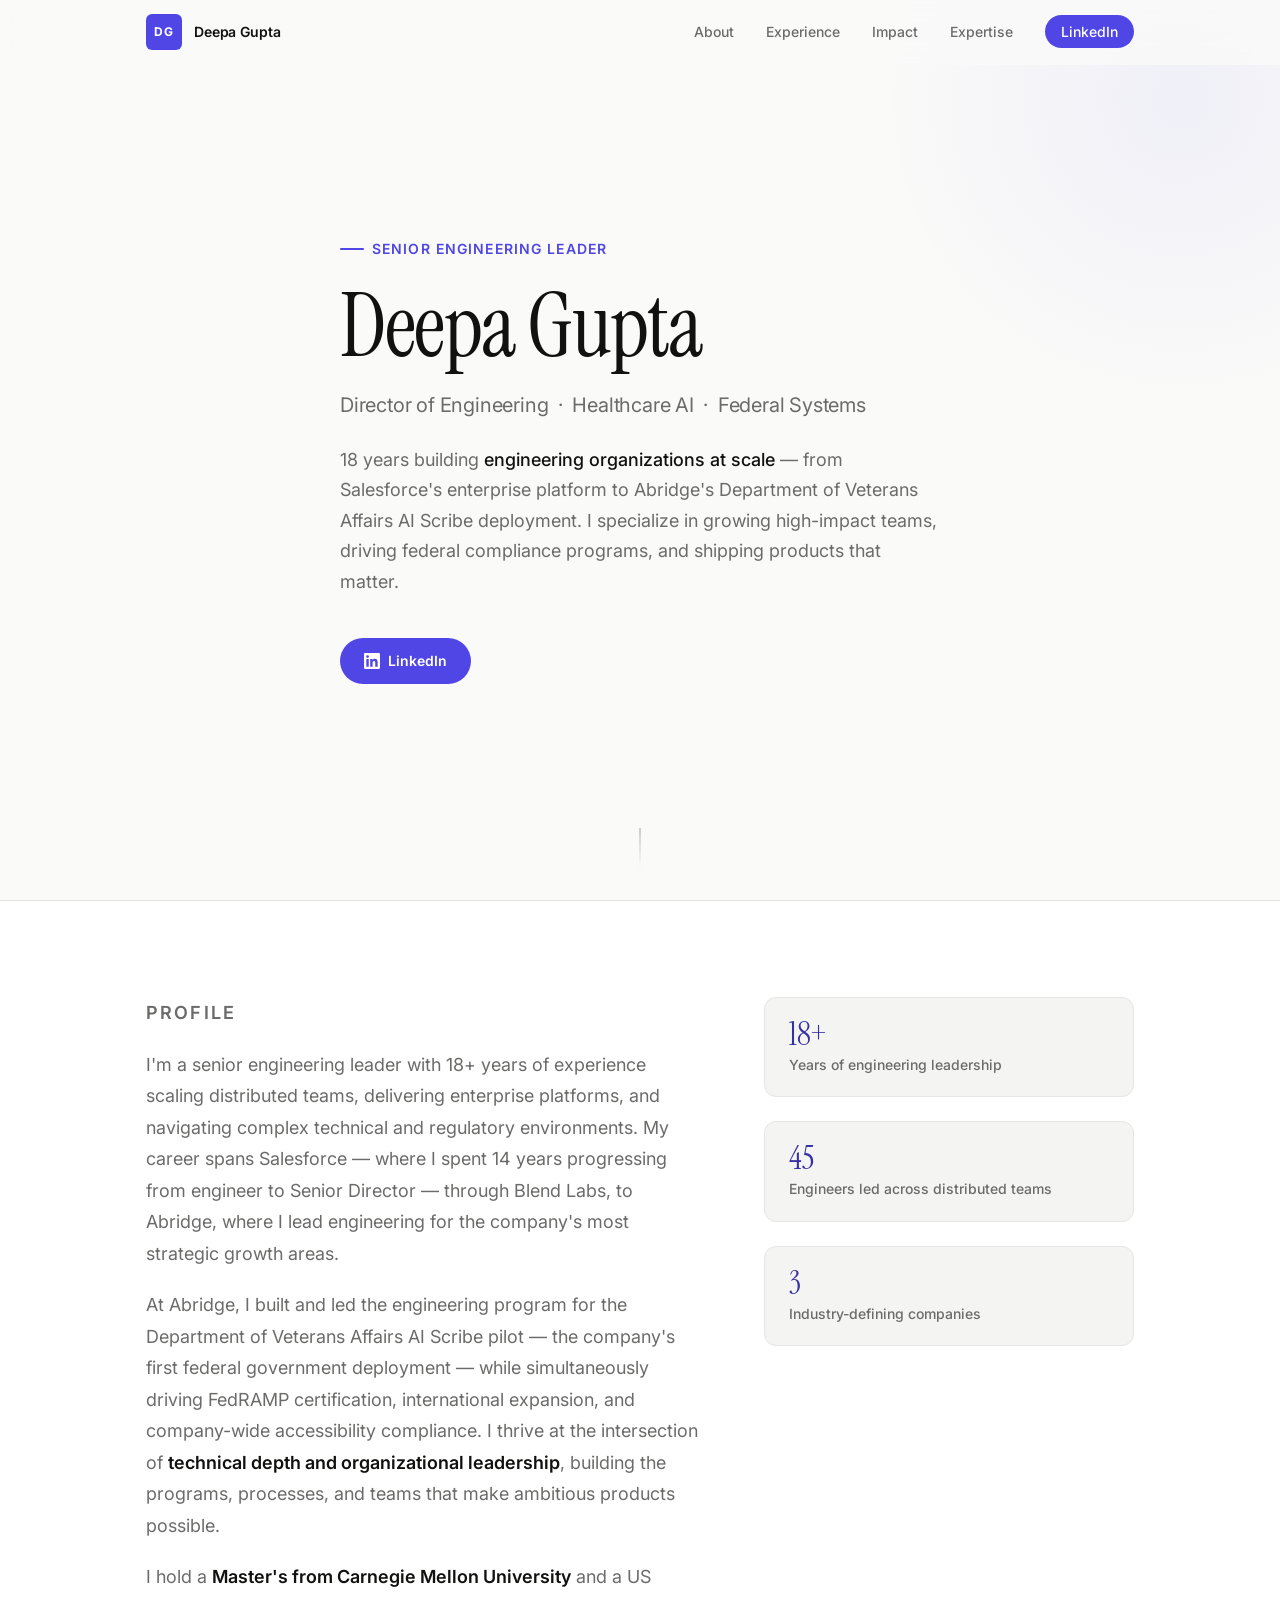
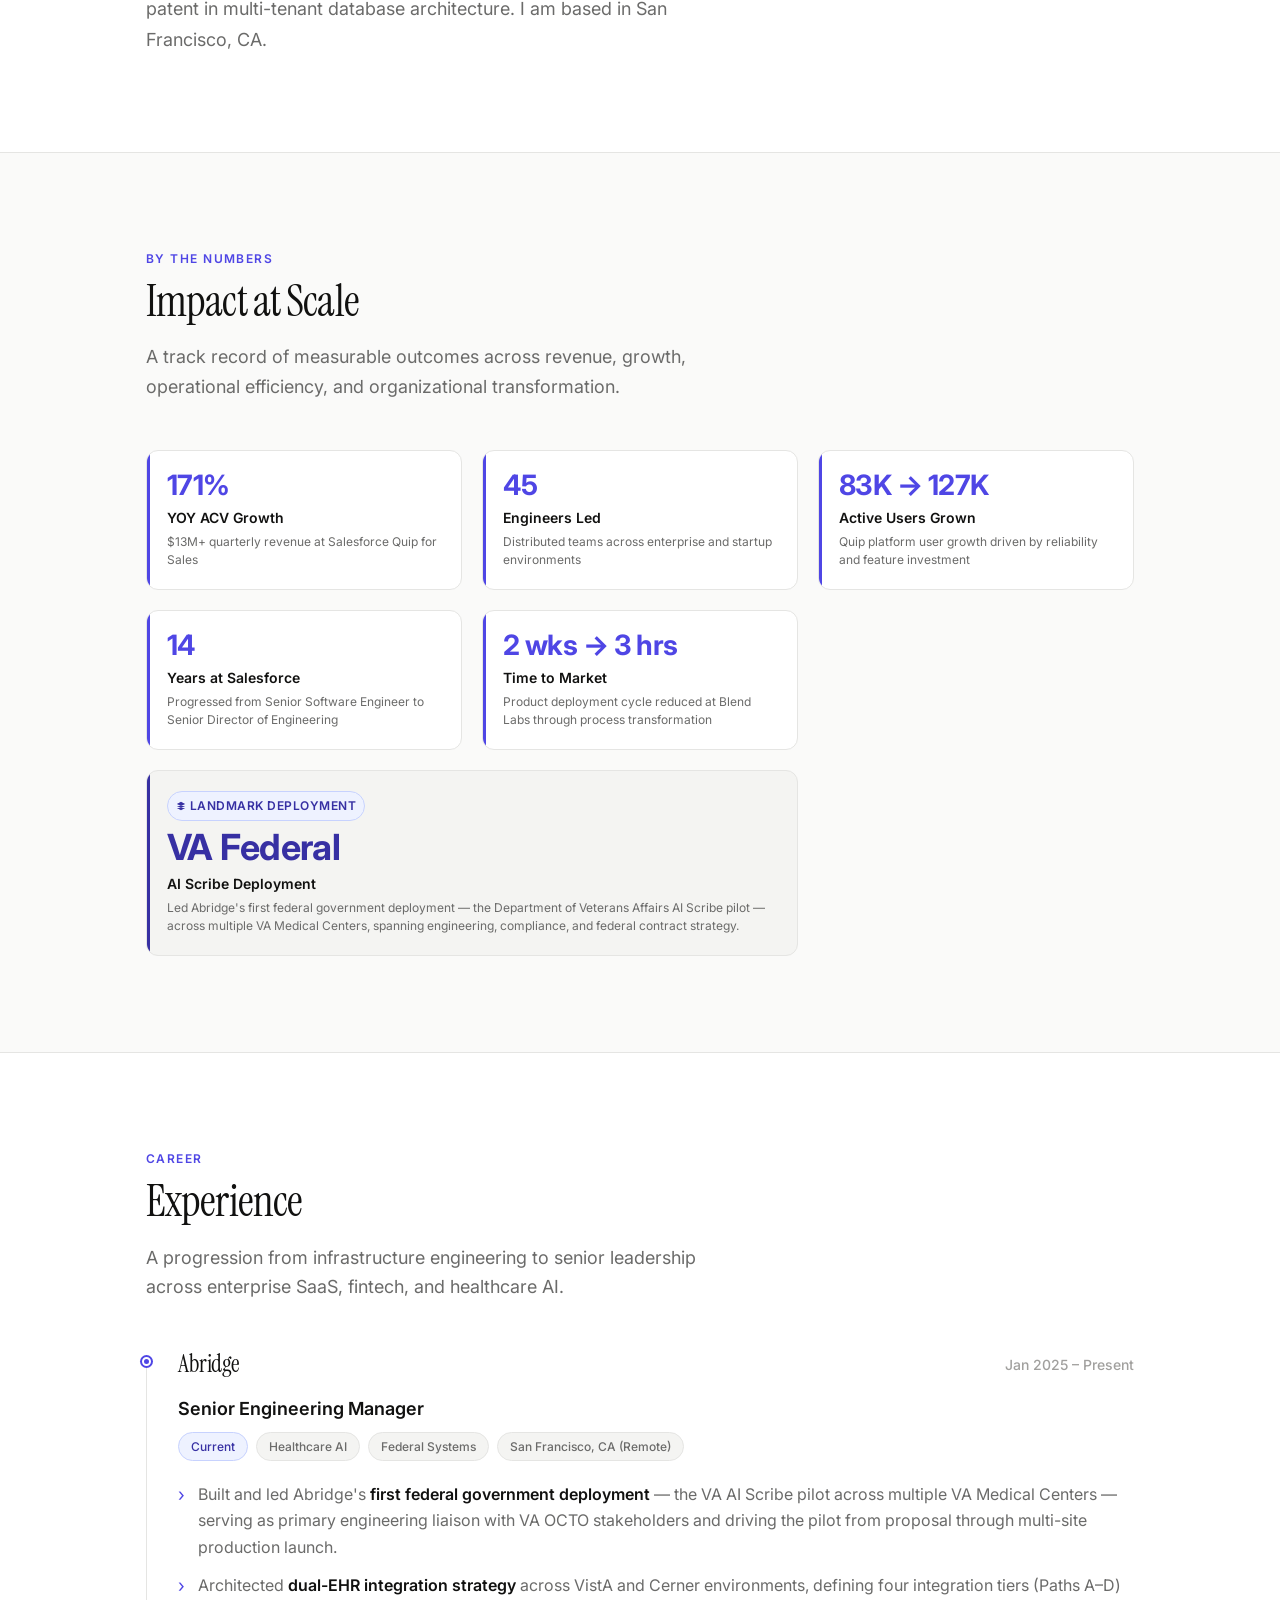
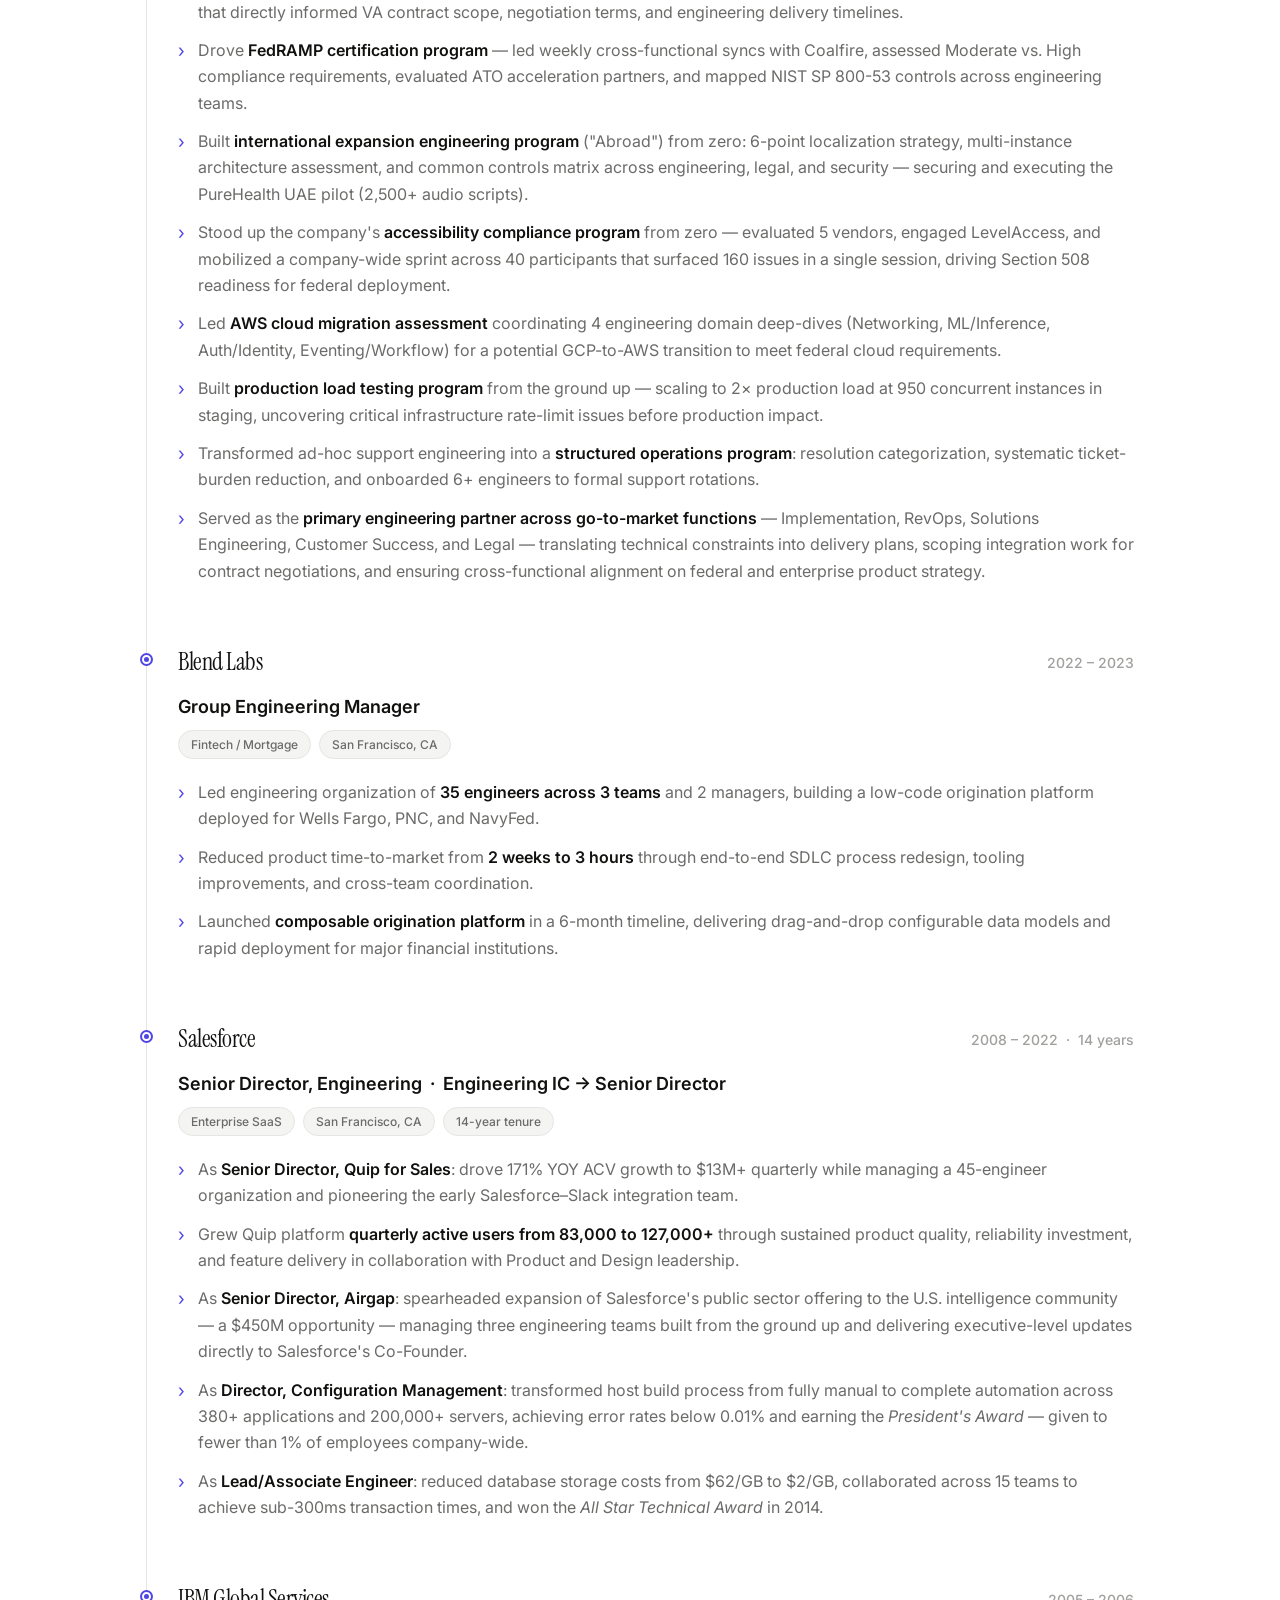
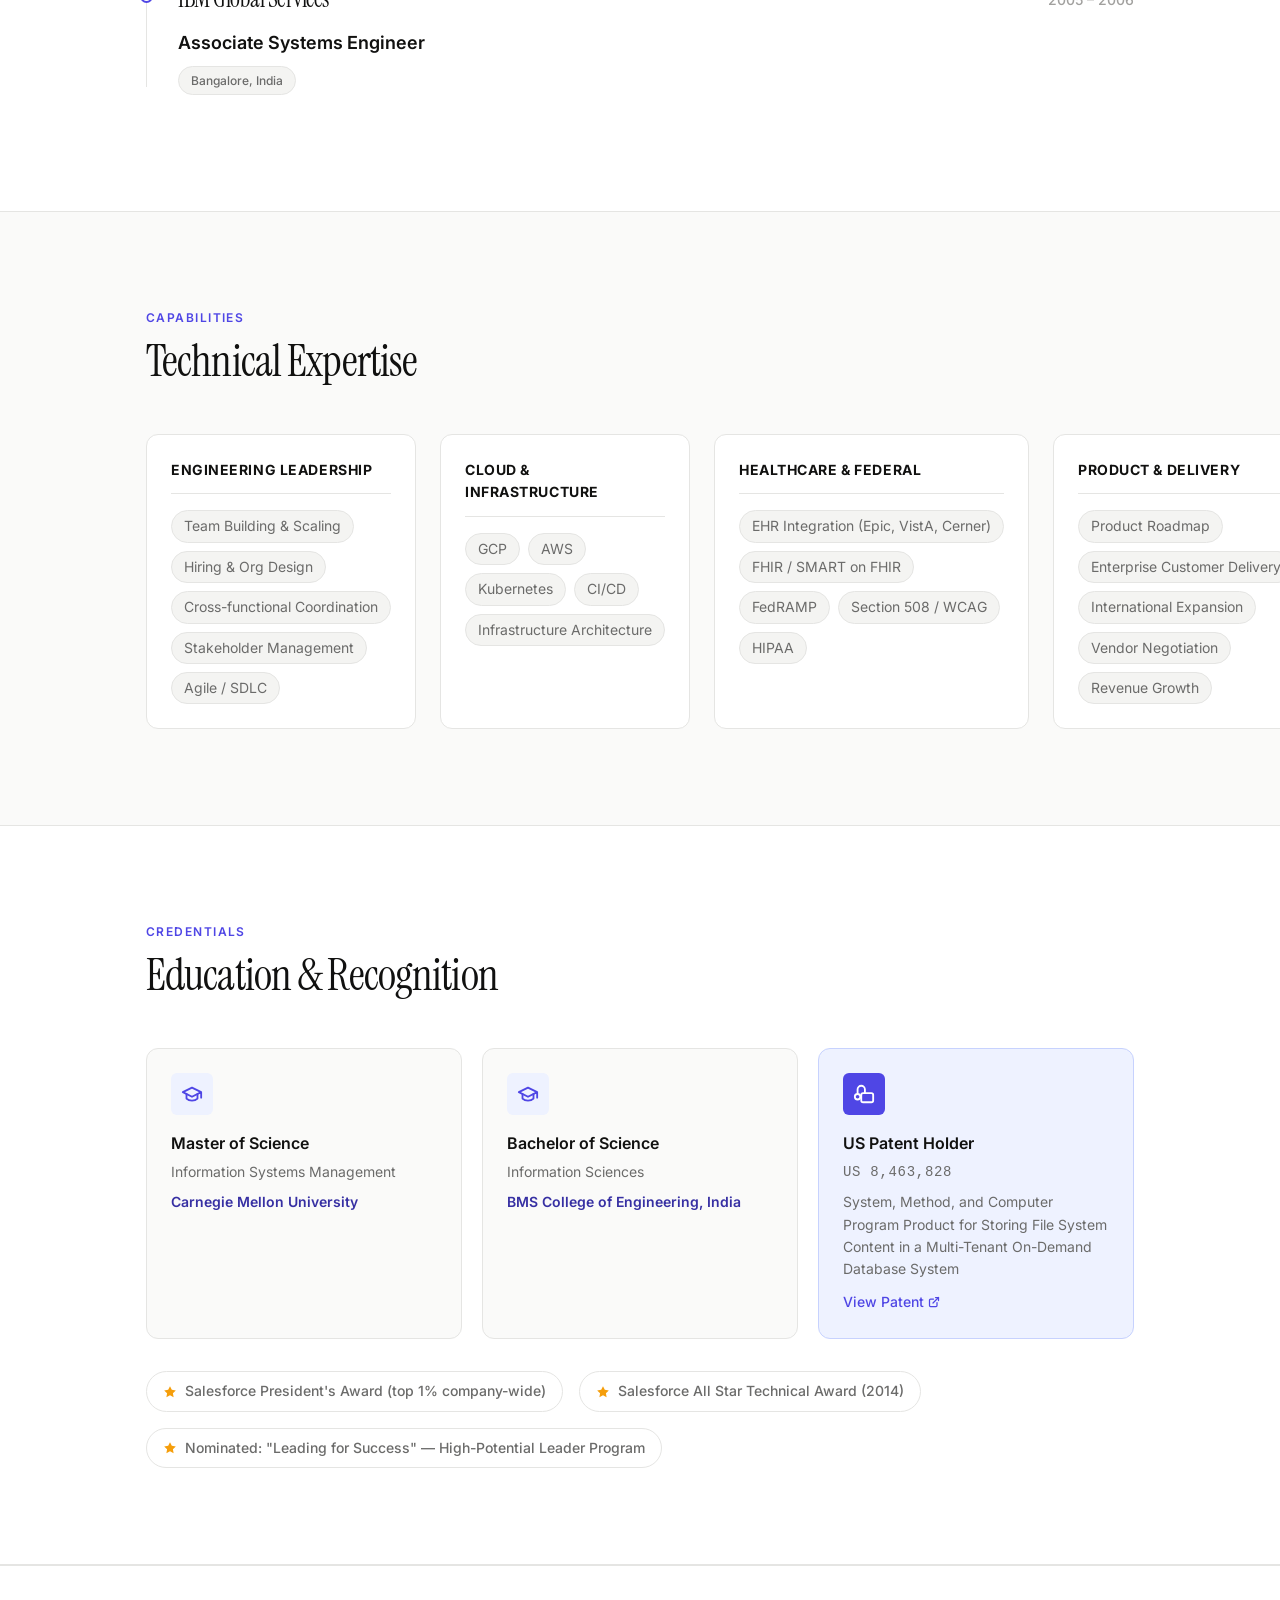
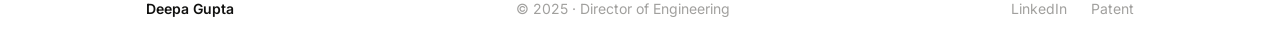
==== index.html @ 6b39175b "Add career website for Deepa Gupta Static GitHub Pages site (index.html + style.css + app.js) target" ====
<!DOCTYPE html>
<html lang="en">
<head>
  <meta charset="UTF-8" />
  <meta name="viewport" content="width=device-width, initial-scale=1.0" />
  <title>Deepa Gupta · Director of Engineering</title>
  <meta name="description" content="Deepa Gupta — Senior Engineering Manager and Director of Engineering with 18+ years leading distributed teams at Abridge, Salesforce, and Blend Labs. Expert in healthcare AI, federal systems, FedRAMP, and enterprise platform engineering." />

  <!-- Open Graph -->
  <meta property="og:title" content="Deepa Gupta · Director of Engineering" />
  <meta property="og:description" content="18+ years building engineering organizations at scale — from Salesforce's enterprise platform to Abridge's VA federal deployment." />
  <meta property="og:type" content="website" />
  <meta property="og:url" content="https://deepa.github.io" />

  <!-- Fonts -->
  <link rel="preconnect" href="https://fonts.googleapis.com" />
  <link rel="preconnect" href="https://fonts.gstatic.com" crossorigin />
  <link href="https://fonts.googleapis.com/css2?family=Inter:wght@300;400;500;600;700&family=Instrument+Serif:ital@0;1&display=swap" rel="stylesheet" />

  <link rel="stylesheet" href="style.css" />
</head>
<body>

  <!-- ==================== NAVIGATION ==================== -->
  <header class="site-header" id="site-header" aria-label="Site navigation">
    <div class="container">
      <nav class="nav-inner" aria-label="Primary navigation">
        <a href="#hero" class="nav-logo" aria-label="Deepa Gupta — home">
          <span class="nav-monogram" aria-hidden="true">DG</span>
          Deepa Gupta
        </a>

        <button class="nav-hamburger" id="hamburger" aria-label="Toggle navigation menu" aria-expanded="false" aria-controls="nav-links">
          <span></span>
          <span></span>
          <span></span>
        </button>

        <ul class="nav-links" id="nav-links" role="list">
          <li><a href="#about">About</a></li>
          <li><a href="#experience">Experience</a></li>
          <li><a href="#impact">Impact</a></li>
          <li><a href="#expertise">Expertise</a></li>
          <li><a href="https://www.linkedin.com/in/guptadeepa" target="_blank" rel="noopener noreferrer" class="nav-cta">LinkedIn</a></li>
        </ul>
      </nav>
    </div>
  </header>

  <main>

    <!-- ==================== HERO ==================== -->
    <section class="hero section" id="hero" aria-label="Introduction">
      <div class="container">
        <div class="hero-inner">
          <p class="hero-eyebrow">Senior Engineering Leader</p>
          <h1 class="hero-name">Deepa Gupta</h1>
          <p class="hero-subtitle">Director of Engineering &nbsp;·&nbsp; Healthcare AI &nbsp;·&nbsp; Federal Systems</p>
          <p class="hero-tagline">
            18 years building <strong>engineering organizations at scale</strong> — from Salesforce's enterprise platform to Abridge's Department of Veterans Affairs AI Scribe deployment. I specialize in growing high-impact teams, driving federal compliance programs, and shipping products that matter.
          </p>
          <div class="hero-actions">
            <a href="https://www.linkedin.com/in/guptadeepa" target="_blank" rel="noopener noreferrer" class="btn-primary" aria-label="Connect on LinkedIn">
              <svg xmlns="http://www.w3.org/2000/svg" viewBox="0 0 24 24" fill="currentColor" aria-hidden="true"><path d="M20.447 20.452h-3.554v-5.569c0-1.328-.027-3.037-1.852-3.037-1.853 0-2.136 1.445-2.136 2.939v5.667H9.351V9h3.414v1.561h.046c.477-.9 1.637-1.85 3.37-1.85 3.601 0 4.267 2.37 4.267 5.455v6.286zM5.337 7.433a2.062 2.062 0 01-2.063-2.065 2.064 2.064 0 112.063 2.065zm1.782 13.019H3.555V9h3.564v11.452zM22.225 0H1.771C.792 0 0 .774 0 1.729v20.542C0 23.227.792 24 1.771 24h20.451C23.2 24 24 23.227 24 22.271V1.729C24 .774 23.2 0 22.222 0h.003z"/></svg>
              LinkedIn
            </a>
          </div>
        </div>
      </div>
      <div class="hero-scroll" aria-hidden="true">
        <div class="hero-scroll-line"></div>
      </div>
    </section>

    <!-- ==================== ABOUT ==================== -->
    <section class="about section" id="about" aria-label="About Deepa Gupta">
      <div class="container">
        <div class="about-grid">
          <div class="about-text fade-in">
            <p class="section-eyebrow">Profile</p>
            <p>
              I'm a senior engineering leader with 18+ years of experience scaling distributed teams, delivering enterprise platforms, and navigating complex technical and regulatory environments. My career spans Salesforce — where I spent 14 years progressing from engineer to Senior Director — through Blend Labs, to Abridge, where I lead engineering for the company's most strategic growth areas.
            </p>
            <p>
              At Abridge, I built and led the engineering program for the Department of Veterans Affairs AI Scribe pilot — the company's first federal government deployment — while simultaneously driving FedRAMP certification, international expansion, and company-wide accessibility compliance. I thrive at the intersection of <strong>technical depth and organizational leadership</strong>, building the programs, processes, and teams that make ambitious products possible.
            </p>
            <p>
              I hold a <strong>Master's from Carnegie Mellon University</strong> and a US patent in multi-tenant database architecture. I am based in San Francisco, CA.
            </p>
          </div>
          <div class="about-stats fade-in" aria-label="Quick career stats">
            <div class="stat-item">
              <span class="stat-value">18+</span>
              <span class="stat-label">Years of engineering leadership</span>
            </div>
            <div class="stat-item">
              <span class="stat-value">45</span>
              <span class="stat-label">Engineers led across distributed teams</span>
            </div>
            <div class="stat-item">
              <span class="stat-value">3</span>
              <span class="stat-label">Industry-defining companies</span>
            </div>
          </div>
        </div>
      </div>
    </section>

    <!-- ==================== IMPACT ==================== -->
    <section class="impact section" id="impact" aria-label="Impact metrics">
      <div class="container">
        <div class="section-header">
          <p class="section-eyebrow">By the Numbers</p>
          <h2 class="section-title">Impact at Scale</h2>
          <p class="section-lead">A track record of measurable outcomes across revenue, growth, operational efficiency, and organizational transformation.</p>
        </div>

        <div class="metrics-grid" id="metrics-grid" aria-label="Key impact metrics">
          <div class="metric-card fade-in" data-metric="171" data-suffix="%">
            <div class="metric-number" data-target="171" data-suffix="%">171%</div>
            <div class="metric-label">YOY ACV Growth</div>
            <div class="metric-context">$13M+ quarterly revenue at Salesforce Quip for Sales</div>
          </div>

          <div class="metric-card fade-in" data-metric="45">
            <div class="metric-number" data-target="45">45</div>
            <div class="metric-label">Engineers Led</div>
            <div class="metric-context">Distributed teams across enterprise and startup environments</div>
          </div>

          <div class="metric-card fade-in">
            <div class="metric-number">83K → 127K</div>
            <div class="metric-label">Active Users Grown</div>
            <div class="metric-context">Quip platform user growth driven by reliability and feature investment</div>
          </div>

          <div class="metric-card fade-in" data-metric="14">
            <div class="metric-number" data-target="14">14</div>
            <div class="metric-label">Years at Salesforce</div>
            <div class="metric-context">Progressed from Senior Software Engineer to Senior Director of Engineering</div>
          </div>

          <div class="metric-card fade-in">
            <div class="metric-number">2 wks → 3 hrs</div>
            <div class="metric-label">Time to Market</div>
            <div class="metric-context">Product deployment cycle reduced at Blend Labs through process transformation</div>
          </div>

          <div class="metric-card featured fade-in" aria-label="VA Federal Deployment highlight">
            <div class="metric-badge">
              <svg xmlns="http://www.w3.org/2000/svg" width="10" height="10" viewBox="0 0 24 24" fill="currentColor" aria-hidden="true"><path d="M12 2L2 7l10 5 10-5-10-5zM2 17l10 5 10-5M2 12l10 5 10-5"/></svg>
              Landmark Deployment
            </div>
            <div class="metric-number" style="font-size:clamp(1.5rem,3vw,2.25rem); color: var(--accent-text);">VA Federal</div>
            <div class="metric-label">AI Scribe Deployment</div>
            <div class="metric-context">Led Abridge's first federal government deployment — the Department of Veterans Affairs AI Scribe pilot — across multiple VA Medical Centers, spanning engineering, compliance, and federal contract strategy.</div>
          </div>
        </div>
      </div>
    </section>

    <!-- ==================== EXPERIENCE ==================== -->
    <section class="experience section" id="experience" aria-label="Work experience">
      <div class="container">
        <div class="section-header">
          <p class="section-eyebrow">Career</p>
          <h2 class="section-title">Experience</h2>
          <p class="section-lead">A progression from infrastructure engineering to senior leadership across enterprise SaaS, fintech, and healthcare AI.</p>
        </div>

        <ol class="timeline" aria-label="Career timeline">

          <!-- Abridge -->
          <li class="timeline-item fade-in">
            <div class="timeline-meta">
              <h3 class="timeline-company">Abridge</h3>
              <span class="timeline-period" aria-label="January 2025 to present">Jan 2025 – Present</span>
            </div>
            <div class="timeline-role">Senior Engineering Manager</div>
            <div class="timeline-tags">
              <span class="tag accent">Current</span>
              <span class="tag">Healthcare AI</span>
              <span class="tag">Federal Systems</span>
              <span class="tag">San Francisco, CA (Remote)</span>
            </div>
            <ul class="timeline-bullets" aria-label="Key achievements at Abridge">
              <li>Built and led Abridge's <strong>first federal government deployment</strong> — the VA AI Scribe pilot across multiple VA Medical Centers — serving as primary engineering liaison with VA OCTO stakeholders and driving the pilot from proposal through multi-site production launch.</li>
              <li>Architected <strong>dual-EHR integration strategy</strong> across VistA and Cerner environments, defining four integration tiers (Paths A–D) that directly informed VA contract scope, negotiation terms, and engineering delivery timelines.</li>
              <li>Drove <strong>FedRAMP certification program</strong> — led weekly cross-functional syncs with Coalfire, assessed Moderate vs. High compliance requirements, evaluated ATO acceleration partners, and mapped NIST SP 800-53 controls across engineering teams.</li>
              <li>Built <strong>international expansion engineering program</strong> ("Abroad") from zero: 6-point localization strategy, multi-instance architecture assessment, and common controls matrix across engineering, legal, and security — securing and executing the PureHealth UAE pilot (2,500+ audio scripts).</li>
              <li>Stood up the company's <strong>accessibility compliance program</strong> from zero — evaluated 5 vendors, engaged LevelAccess, and mobilized a company-wide sprint across 40 participants that surfaced 160 issues in a single session, driving Section 508 readiness for federal deployment.</li>
              <li>Led <strong>AWS cloud migration assessment</strong> coordinating 4 engineering domain deep-dives (Networking, ML/Inference, Auth/Identity, Eventing/Workflow) for a potential GCP-to-AWS transition to meet federal cloud requirements.</li>
              <li>Built <strong>production load testing program</strong> from the ground up — scaling to 2× production load at 950 concurrent instances in staging, uncovering critical infrastructure rate-limit issues before production impact.</li>
              <li>Transformed ad-hoc support engineering into a <strong>structured operations program</strong>: resolution categorization, systematic ticket-burden reduction, and onboarded 6+ engineers to formal support rotations.</li>
              <li>Served as the <strong>primary engineering partner across go-to-market functions</strong> — Implementation, RevOps, Solutions Engineering, Customer Success, and Legal — translating technical constraints into delivery plans, scoping integration work for contract negotiations, and ensuring cross-functional alignment on federal and enterprise product strategy.</li>
            </ul>
          </li>

          <!-- Blend Labs -->
          <li class="timeline-item fade-in">
            <div class="timeline-meta">
              <h3 class="timeline-company">Blend Labs</h3>
              <span class="timeline-period" aria-label="2022 to 2023">2022 – 2023</span>
            </div>
            <div class="timeline-role">Group Engineering Manager</div>
            <div class="timeline-tags">
              <span class="tag">Fintech / Mortgage</span>
              <span class="tag">San Francisco, CA</span>
            </div>
            <ul class="timeline-bullets" aria-label="Key achievements at Blend Labs">
              <li>Led engineering organization of <strong>35 engineers across 3 teams</strong> and 2 managers, building a low-code origination platform deployed for Wells Fargo, PNC, and NavyFed.</li>
              <li>Reduced product time-to-market from <strong>2 weeks to 3 hours</strong> through end-to-end SDLC process redesign, tooling improvements, and cross-team coordination.</li>
              <li>Launched <strong>composable origination platform</strong> in a 6-month timeline, delivering drag-and-drop configurable data models and rapid deployment for major financial institutions.</li>
            </ul>
          </li>

          <!-- Salesforce -->
          <li class="timeline-item fade-in">
            <div class="timeline-meta">
              <h3 class="timeline-company">Salesforce</h3>
              <span class="timeline-period" aria-label="2008 to 2022">2008 – 2022 &nbsp;·&nbsp; 14 years</span>
            </div>
            <div class="timeline-role">Senior Director, Engineering &nbsp;·&nbsp; Engineering IC → Senior Director</div>
            <div class="timeline-tags">
              <span class="tag">Enterprise SaaS</span>
              <span class="tag">San Francisco, CA</span>
              <span class="tag">14-year tenure</span>
            </div>
            <ul class="timeline-bullets" aria-label="Key achievements at Salesforce">
              <li>As <strong>Senior Director, Quip for Sales</strong>: drove 171% YOY ACV growth to $13M+ quarterly while managing a 45-engineer organization and pioneering the early Salesforce–Slack integration team.</li>
              <li>Grew Quip platform <strong>quarterly active users from 83,000 to 127,000+</strong> through sustained product quality, reliability investment, and feature delivery in collaboration with Product and Design leadership.</li>
              <li>As <strong>Senior Director, Airgap</strong>: spearheaded expansion of Salesforce's public sector offering to the U.S. intelligence community — a $450M opportunity — managing three engineering teams built from the ground up and delivering executive-level updates directly to Salesforce's Co-Founder.</li>
              <li>As <strong>Director, Configuration Management</strong>: transformed host build process from fully manual to complete automation across 380+ applications and 200,000+ servers, achieving error rates below 0.01% and earning the <em>President's Award</em> — given to fewer than 1% of employees company-wide.</li>
              <li>As <strong>Lead/Associate Engineer</strong>: reduced database storage costs from $62/GB to $2/GB, collaborated across 15 teams to achieve sub-300ms transaction times, and won the <em>All Star Technical Award</em> in 2014.</li>
            </ul>
          </li>

          <!-- IBM -->
          <li class="timeline-item fade-in">
            <div class="timeline-meta">
              <h3 class="timeline-company">IBM Global Services</h3>
              <span class="timeline-period" aria-label="2005 to 2006">2005 – 2006</span>
            </div>
            <div class="timeline-role">Associate Systems Engineer</div>
            <div class="timeline-tags">
              <span class="tag">Bangalore, India</span>
            </div>
          </li>

        </ol>
      </div>
    </section>

    <!-- ==================== EXPERTISE ==================== -->
    <section class="expertise section" id="expertise" aria-label="Technical expertise">
      <div class="container">
        <div class="section-header">
          <p class="section-eyebrow">Capabilities</p>
          <h2 class="section-title">Technical Expertise</h2>
        </div>

        <div class="expertise-grid">

          <div class="expertise-group fade-in">
            <h3 class="expertise-group-title">Engineering Leadership</h3>
            <div class="pill-list" role="list" aria-label="Engineering leadership skills">
              <span class="pill">Team Building &amp; Scaling</span>
              <span class="pill">Hiring &amp; Org Design</span>
              <span class="pill">Cross-functional Coordination</span>
              <span class="pill">Stakeholder Management</span>
              <span class="pill">Agile / SDLC</span>
            </div>
          </div>

          <div class="expertise-group fade-in">
            <h3 class="expertise-group-title">Cloud &amp; Infrastructure</h3>
            <div class="pill-list" role="list" aria-label="Cloud and infrastructure skills">
              <span class="pill">GCP</span>
              <span class="pill">AWS</span>
              <span class="pill">Kubernetes</span>
              <span class="pill">CI/CD</span>
              <span class="pill">Infrastructure Architecture</span>
            </div>
          </div>

          <div class="expertise-group fade-in">
            <h3 class="expertise-group-title">Healthcare &amp; Federal</h3>
            <div class="pill-list" role="list" aria-label="Healthcare and federal skills">
              <span class="pill">EHR Integration (Epic, VistA, Cerner)</span>
              <span class="pill">FHIR / SMART on FHIR</span>
              <span class="pill">FedRAMP</span>
              <span class="pill">Section 508 / WCAG</span>
              <span class="pill">HIPAA</span>
            </div>
          </div>

          <div class="expertise-group fade-in">
            <h3 class="expertise-group-title">Product &amp; Delivery</h3>
            <div class="pill-list" role="list" aria-label="Product and delivery skills">
              <span class="pill">Product Roadmap</span>
              <span class="pill">Enterprise Customer Delivery</span>
              <span class="pill">International Expansion</span>
              <span class="pill">Vendor Negotiation</span>
              <span class="pill">Revenue Growth</span>
            </div>
          </div>

        </div>
      </div>
    </section>

    <!-- ==================== EDUCATION ==================== -->
    <section class="education section" id="education" aria-label="Education and recognition">
      <div class="container">
        <div class="section-header">
          <p class="section-eyebrow">Credentials</p>
          <h2 class="section-title">Education &amp; Recognition</h2>
        </div>

        <div class="education-grid">

          <div class="edu-card fade-in">
            <div class="edu-card-icon" aria-hidden="true">
              <svg xmlns="http://www.w3.org/2000/svg" viewBox="0 0 24 24" fill="none" stroke="currentColor" stroke-width="2" stroke-linecap="round" stroke-linejoin="round"><path d="M22 10v6M2 10l10-5 10 5-10 5z"/><path d="M6 12v5c3 3 9 3 12 0v-5"/></svg>
            </div>
            <div class="edu-degree">Master of Science</div>
            <div class="edu-field">Information Systems Management</div>
            <div class="edu-school">Carnegie Mellon University</div>
          </div>

          <div class="edu-card fade-in">
            <div class="edu-card-icon" aria-hidden="true">
              <svg xmlns="http://www.w3.org/2000/svg" viewBox="0 0 24 24" fill="none" stroke="currentColor" stroke-width="2" stroke-linecap="round" stroke-linejoin="round"><path d="M22 10v6M2 10l10-5 10 5-10 5z"/><path d="M6 12v5c3 3 9 3 12 0v-5"/></svg>
            </div>
            <div class="edu-degree">Bachelor of Science</div>
            <div class="edu-field">Information Sciences</div>
            <div class="edu-school">BMS College of Engineering, India</div>
          </div>

          <div class="edu-card patent fade-in" aria-label="US Patent 8,463,828">
            <div class="edu-card-icon" aria-hidden="true">
              <svg xmlns="http://www.w3.org/2000/svg" viewBox="0 0 24 24" fill="none" stroke="currentColor" stroke-width="2" stroke-linecap="round" stroke-linejoin="round"><rect x="9" y="11" width="13" height="10" rx="2" ry="2"/><path d="M5 11V7a4 4 0 018 0v4"/><circle cx="5" cy="15" r="3"/></svg>
            </div>
            <div class="edu-degree">US Patent Holder</div>
            <div class="patent-number">US 8,463,828</div>
            <div class="edu-field">System, Method, and Computer Program Product for Storing File System Content in a Multi-Tenant On-Demand Database System</div>
            <a href="https://patents.google.com/patent/US8463828" target="_blank" rel="noopener noreferrer" class="patent-link" aria-label="View patent on Google Patents">
              View Patent
              <svg xmlns="http://www.w3.org/2000/svg" viewBox="0 0 24 24" fill="none" stroke="currentColor" stroke-width="2.5" stroke-linecap="round" stroke-linejoin="round" aria-hidden="true"><path d="M18 13v6a2 2 0 01-2 2H5a2 2 0 01-2-2V8a2 2 0 012-2h6"/><polyline points="15 3 21 3 21 9"/><line x1="10" y1="14" x2="21" y2="3"/></svg>
            </a>
          </div>

        </div>

        <div class="awards-row" aria-label="Awards and recognition">
          <div class="award-chip">
            <svg xmlns="http://www.w3.org/2000/svg" viewBox="0 0 24 24" fill="currentColor" aria-hidden="true"><path d="M12 2l3.09 6.26L22 9.27l-5 4.87 1.18 6.88L12 17.77l-6.18 3.25L7 14.14 2 9.27l6.91-1.01L12 2z"/></svg>
            Salesforce President's Award (top 1% company-wide)
          </div>
          <div class="award-chip">
            <svg xmlns="http://www.w3.org/2000/svg" viewBox="0 0 24 24" fill="currentColor" aria-hidden="true"><path d="M12 2l3.09 6.26L22 9.27l-5 4.87 1.18 6.88L12 17.77l-6.18 3.25L7 14.14 2 9.27l6.91-1.01L12 2z"/></svg>
            Salesforce All Star Technical Award (2014)
          </div>
          <div class="award-chip">
            <svg xmlns="http://www.w3.org/2000/svg" viewBox="0 0 24 24" fill="currentColor" aria-hidden="true"><path d="M12 2l3.09 6.26L22 9.27l-5 4.87 1.18 6.88L12 17.77l-6.18 3.25L7 14.14 2 9.27l6.91-1.01L12 2z"/></svg>
            Nominated: "Leading for Success" — High-Potential Leader Program
          </div>
        </div>

      </div>
    </section>


  </main>

  <!-- ==================== FOOTER ==================== -->
  <footer class="site-footer" aria-label="Site footer">
    <div class="container">
      <div class="footer-inner">
        <span class="footer-name">Deepa Gupta</span>
        <span class="footer-copy">© 2025 · Director of Engineering</span>
        <nav class="footer-links" aria-label="Footer navigation">
          <a href="https://www.linkedin.com/in/guptadeepa" target="_blank" rel="noopener noreferrer" aria-label="LinkedIn profile">LinkedIn</a>
          <a href="https://patents.google.com/patent/US8463828" target="_blank" rel="noopener noreferrer" aria-label="View patent">Patent</a>
        </nav>
      </div>
    </div>
  </footer>

  <script src="app.js"></script>
</body>
</html>
---- style.css ----
/* =============================================
   DEEPA GUPTA — Career Site
   Light & Minimal Design System
   ============================================= */

@import url('https://fonts.googleapis.com/css2?family=Inter:wght@300;400;500;600;700&family=Instrument+Serif:ital@0;1&display=swap');

/* -----------------------------------------------
   CSS Custom Properties
----------------------------------------------- */
:root {
  /* Backgrounds */
  --bg-base:        #FAFAF9;
  --bg-surface:     #FFFFFF;
  --bg-subtle:      #F4F4F2;
  --bg-border:      #E5E5E3;

  /* Text */
  --text-primary:   #111110;
  --text-secondary: #6B6B6A;
  --text-tertiary:  #A1A09E;

  /* Accent — Indigo */
  --accent:         #4F46E5;
  --accent-hover:   #4338CA;
  --accent-dim:     #EEF2FF;
  --accent-text:    #3730A3;
  --accent-border:  #C7D2FE;

  /* Semantic */
  --success:        #059669;

  /* Fonts */
  --font-body:      'Inter', system-ui, -apple-system, sans-serif;
  --font-display:   'Instrument Serif', Georgia, 'Times New Roman', serif;

  /* Type Scale */
  --text-xs:    0.75rem;
  --text-sm:    0.875rem;
  --text-base:  1rem;
  --text-lg:    1.125rem;
  --text-xl:    1.25rem;
  --text-2xl:   1.5rem;
  --text-3xl:   2rem;
  --text-4xl:   2.75rem;
  --text-5xl:   3.5rem;

  /* Spacing (8px base) */
  --sp-1:  0.25rem;
  --sp-2:  0.5rem;
  --sp-3:  0.75rem;
  --sp-4:  1rem;
  --sp-5:  1.25rem;
  --sp-6:  1.5rem;
  --sp-8:  2rem;
  --sp-10: 2.5rem;
  --sp-12: 3rem;
  --sp-16: 4rem;
  --sp-20: 5rem;
  --sp-24: 6rem;
  --sp-32: 8rem;

  /* Layout */
  --max-width:   1100px;
  --content-pad: clamp(1.25rem, 5vw, 3.5rem);
  --radius-sm:   6px;
  --radius-md:   12px;
  --radius-lg:   20px;
  --radius-full: 9999px;

  /* Shadows */
  --shadow-sm:  0 1px 3px rgba(0,0,0,0.06), 0 1px 2px rgba(0,0,0,0.04);
  --shadow-md:  0 4px 12px rgba(0,0,0,0.07), 0 2px 4px rgba(0,0,0,0.04);
  --shadow-lg:  0 8px 30px rgba(0,0,0,0.10), 0 4px 8px rgba(0,0,0,0.05);

  /* Transitions */
  --transition: 200ms cubic-bezier(0.4, 0, 0.2, 1);
}

/* -----------------------------------------------
   Reset & Base
----------------------------------------------- */
*, *::before, *::after {
  box-sizing: border-box;
  margin: 0;
  padding: 0;
}

html {
  scroll-behavior: smooth;
  font-size: 16px;
  -webkit-text-size-adjust: 100%;
}

@media (prefers-reduced-motion: reduce) {
  html { scroll-behavior: auto; }
  *, *::before, *::after { animation-duration: 0.01ms !important; transition-duration: 0.01ms !important; }
}

body {
  font-family: var(--font-body);
  background-color: var(--bg-base);
  color: var(--text-primary);
  line-height: 1.6;
  -webkit-font-smoothing: antialiased;
  -moz-osx-font-smoothing: grayscale;
}

a {
  color: inherit;
  text-decoration: none;
}

ul, ol { list-style: none; }

img { max-width: 100%; display: block; }

/* -----------------------------------------------
   Layout Utilities
----------------------------------------------- */
.container {
  max-width: var(--max-width);
  margin: 0 auto;
  padding-left: var(--content-pad);
  padding-right: var(--content-pad);
}

.section {
  padding-top: var(--sp-24);
  padding-bottom: var(--sp-24);
}

/* Fade-in animation base state */
.fade-in {
  opacity: 0;
  transform: translateY(24px);
  transition: opacity 0.6s ease, transform 0.6s ease;
}

.fade-in.visible {
  opacity: 1;
  transform: translateY(0);
}

.fade-in:nth-child(1) { transition-delay: 0ms; }
.fade-in:nth-child(2) { transition-delay: 80ms; }
.fade-in:nth-child(3) { transition-delay: 160ms; }
.fade-in:nth-child(4) { transition-delay: 240ms; }
.fade-in:nth-child(5) { transition-delay: 320ms; }
.fade-in:nth-child(6) { transition-delay: 400ms; }

/* -----------------------------------------------
   Navigation
----------------------------------------------- */
.site-header {
  position: fixed;
  top: 0;
  left: 0;
  right: 0;
  z-index: 100;
  background: rgba(250, 250, 249, 0.85);
  backdrop-filter: blur(12px);
  -webkit-backdrop-filter: blur(12px);
  border-bottom: 1px solid transparent;
  transition: border-color var(--transition), box-shadow var(--transition);
}

.site-header.scrolled {
  border-bottom-color: var(--bg-border);
  box-shadow: var(--shadow-sm);
}

.nav-inner {
  display: flex;
  align-items: center;
  justify-content: space-between;
  height: 64px;
}

.nav-logo {
  display: flex;
  align-items: center;
  gap: var(--sp-3);
  font-weight: 600;
  font-size: var(--text-sm);
  letter-spacing: -0.01em;
  color: var(--text-primary);
}

.nav-monogram {
  width: 36px;
  height: 36px;
  background: var(--accent);
  color: #fff;
  border-radius: var(--radius-sm);
  display: flex;
  align-items: center;
  justify-content: center;
  font-size: var(--text-xs);
  font-weight: 700;
  letter-spacing: 0.05em;
  flex-shrink: 0;
}

.nav-links {
  display: flex;
  align-items: center;
  gap: var(--sp-8);
}

.nav-links a {
  font-size: var(--text-sm);
  font-weight: 500;
  color: var(--text-secondary);
  transition: color var(--transition);
}

.nav-links a:hover {
  color: var(--text-primary);
}

.nav-cta {
  background: var(--accent) !important;
  color: #fff !important;
  padding: var(--sp-2) var(--sp-4);
  border-radius: var(--radius-full);
  font-size: var(--text-sm) !important;
  font-weight: 500 !important;
  transition: background var(--transition) !important;
}

.nav-cta:hover {
  background: var(--accent-hover) !important;
}

/* Hamburger */
.nav-hamburger {
  display: none;
  flex-direction: column;
  gap: 5px;
  cursor: pointer;
  padding: var(--sp-2);
  background: none;
  border: none;
  color: var(--text-primary);
}

.nav-hamburger span {
  display: block;
  width: 22px;
  height: 2px;
  background: currentColor;
  border-radius: 2px;
  transition: transform var(--transition), opacity var(--transition);
}

.nav-hamburger.open span:nth-child(1) { transform: translateY(7px) rotate(45deg); }
.nav-hamburger.open span:nth-child(2) { opacity: 0; }
.nav-hamburger.open span:nth-child(3) { transform: translateY(-7px) rotate(-45deg); }

@media (max-width: 767px) {
  .nav-links {
    position: absolute;
    top: 64px;
    left: 0;
    right: 0;
    flex-direction: column;
    align-items: flex-start;
    gap: 0;
    background: var(--bg-surface);
    border-bottom: 1px solid var(--bg-border);
    max-height: 0;
    overflow: hidden;
    transition: max-height 0.3s ease;
    padding: 0 var(--content-pad);
  }

  .nav-links.open {
    max-height: 400px;
    padding: var(--sp-4) var(--content-pad) var(--sp-6);
  }

  .nav-links a {
    display: block;
    padding: var(--sp-3) 0;
    font-size: var(--text-base);
    border-bottom: 1px solid var(--bg-border);
    width: 100%;
  }

  .nav-links a:last-child {
    border-bottom: none;
  }

  .nav-cta {
    background: none !important;
    color: var(--accent) !important;
    padding: var(--sp-3) 0 !important;
    border-radius: 0 !important;
  }

  .nav-hamburger { display: flex; }
}

/* -----------------------------------------------
   Hero Section
----------------------------------------------- */
.hero {
  min-height: 100svh;
  display: flex;
  align-items: center;
  padding-top: 80px;
  padding-bottom: var(--sp-16);
  background: var(--bg-base);
  position: relative;
  overflow: hidden;
}

/* Subtle decorative circle */
.hero::before {
  content: '';
  position: absolute;
  top: -200px;
  right: -200px;
  width: 600px;
  height: 600px;
  background: radial-gradient(circle, rgba(79, 70, 229, 0.06) 0%, transparent 70%);
  pointer-events: none;
}

.hero-inner {
  max-width: 720px;
}

.hero-eyebrow {
  display: inline-flex;
  align-items: center;
  gap: var(--sp-2);
  font-size: var(--text-sm);
  font-weight: 600;
  letter-spacing: 0.08em;
  text-transform: uppercase;
  color: var(--accent);
  margin-bottom: var(--sp-5);
}

.hero-eyebrow::before {
  content: '';
  display: block;
  width: 24px;
  height: 2px;
  background: var(--accent);
  border-radius: 2px;
}

.hero-name {
  font-family: var(--font-display);
  font-size: clamp(3rem, 7vw, 5.5rem);
  font-weight: 400;
  line-height: 1.05;
  letter-spacing: -0.02em;
  color: var(--text-primary);
  margin-bottom: var(--sp-4);
}

.hero-subtitle {
  font-size: clamp(var(--text-base), 2vw, var(--text-xl));
  color: var(--text-secondary);
  font-weight: 400;
  letter-spacing: -0.01em;
  margin-bottom: var(--sp-6);
}

.hero-tagline {
  font-size: clamp(var(--text-base), 1.5vw, var(--text-lg));
  color: var(--text-secondary);
  max-width: 600px;
  line-height: 1.7;
  margin-bottom: var(--sp-10);
}

.hero-tagline strong {
  color: var(--text-primary);
  font-weight: 500;
}

.hero-actions {
  display: flex;
  align-items: center;
  gap: var(--sp-4);
  flex-wrap: wrap;
}

.btn-primary {
  display: inline-flex;
  align-items: center;
  gap: var(--sp-2);
  background: var(--accent);
  color: #fff;
  font-family: var(--font-body);
  font-size: var(--text-sm);
  font-weight: 600;
  padding: var(--sp-3) var(--sp-6);
  border-radius: var(--radius-full);
  transition: background var(--transition), transform var(--transition);
  text-decoration: none;
  border: none;
  cursor: pointer;
}

.btn-primary:hover {
  background: var(--accent-hover);
  transform: translateY(-1px);
}

.btn-primary svg {
  width: 16px;
  height: 16px;
}

.hero-scroll {
  position: absolute;
  bottom: var(--sp-8);
  left: 50%;
  transform: translateX(-50%);
  display: flex;
  flex-direction: column;
  align-items: center;
  gap: var(--sp-2);
  color: var(--text-tertiary);
  font-size: var(--text-xs);
  letter-spacing: 0.1em;
  text-transform: uppercase;
  animation: bounce 2s ease-in-out infinite;
}

.hero-scroll-line {
  width: 1px;
  height: 40px;
  background: linear-gradient(to bottom, var(--text-tertiary), transparent);
}

@keyframes bounce {
  0%, 100% { transform: translateX(-50%) translateY(0); }
  50% { transform: translateX(-50%) translateY(6px); }
}

/* -----------------------------------------------
   Section Headers
----------------------------------------------- */
.section-eyebrow {
  font-size: var(--text-xs);
  font-weight: 600;
  letter-spacing: 0.12em;
  text-transform: uppercase;
  color: var(--accent);
  margin-bottom: var(--sp-2);
}

.section-title {
  font-family: var(--font-display);
  font-size: clamp(var(--text-2xl), 4vw, var(--text-4xl));
  font-weight: 400;
  line-height: 1.15;
  letter-spacing: -0.02em;
  color: var(--text-primary);
  margin-bottom: var(--sp-4);
}

.section-lead {
  font-size: var(--text-lg);
  color: var(--text-secondary);
  max-width: 600px;
  line-height: 1.65;
}

.section-header {
  margin-bottom: var(--sp-12);
}

/* -----------------------------------------------
   About Section
----------------------------------------------- */
.about {
  background: var(--bg-surface);
  border-top: 1px solid var(--bg-border);
  border-bottom: 1px solid var(--bg-border);
}

.about-grid {
  display: grid;
  grid-template-columns: 1fr;
  gap: var(--sp-12);
}

@media (min-width: 768px) {
  .about-grid {
    grid-template-columns: 3fr 2fr;
    align-items: start;
    gap: var(--sp-16);
  }
}

.about-text p {
  font-size: var(--text-lg);
  color: var(--text-secondary);
  line-height: 1.75;
  margin-bottom: var(--sp-5);
}

.about-text p:last-child { margin-bottom: 0; }

.about-text strong {
  color: var(--text-primary);
  font-weight: 600;
}

.about-stats {
  display: flex;
  flex-direction: column;
  gap: var(--sp-6);
}

.stat-item {
  display: flex;
  flex-direction: column;
  gap: var(--sp-1);
  padding: var(--sp-5) var(--sp-6);
  background: var(--bg-subtle);
  border-radius: var(--radius-md);
  border: 1px solid var(--bg-border);
}

.stat-value {
  font-family: var(--font-display);
  font-size: var(--text-3xl);
  font-weight: 400;
  color: var(--accent-text);
  line-height: 1;
  letter-spacing: -0.02em;
}

.stat-label {
  font-size: var(--text-sm);
  color: var(--text-secondary);
  font-weight: 500;
}

/* -----------------------------------------------
   Impact Metrics Section
----------------------------------------------- */
.impact {
  background: var(--bg-base);
}

.metrics-grid {
  display: grid;
  grid-template-columns: 1fr;
  gap: var(--sp-5);
}

@media (min-width: 560px) {
  .metrics-grid { grid-template-columns: repeat(2, 1fr); }
}

@media (min-width: 900px) {
  .metrics-grid { grid-template-columns: repeat(3, 1fr); }
}

.metric-card {
  background: var(--bg-surface);
  border: 1px solid var(--bg-border);
  border-radius: var(--radius-md);
  padding: var(--sp-5) var(--sp-5);
  position: relative;
  overflow: hidden;
  transition: box-shadow var(--transition);
}

.metric-card:hover {
  box-shadow: var(--shadow-sm);
}

.metric-card::before {
  content: '';
  position: absolute;
  top: 0; left: 0;
  width: 3px;
  height: 100%;
  background: var(--accent);
  border-radius: var(--radius-md) 0 0 var(--radius-md);
}

.metric-card.featured {
  background: var(--bg-subtle);
  border-color: var(--bg-border);
  grid-column: span 1;
}

.metric-card.featured::before {
  background: var(--accent-text);
}

@media (min-width: 900px) {
  .metric-card.featured {
    grid-column: span 2;
  }
}

.metric-number {
  font-family: var(--font-body);
  font-size: clamp(1.4rem, 2.5vw, 1.75rem);
  font-weight: 700;
  color: var(--accent);
  line-height: 1;
  margin-bottom: var(--sp-2);
  letter-spacing: -0.02em;
}

.metric-card.featured .metric-number {
  color: var(--accent-text);
}

.metric-label {
  font-size: var(--text-sm);
  font-weight: 600;
  color: var(--text-primary);
  margin-bottom: var(--sp-1);
}

.metric-context {
  font-size: var(--text-xs);
  color: var(--text-secondary);
  line-height: 1.5;
}

.metric-badge {
  display: inline-flex;
  align-items: center;
  gap: var(--sp-1);
  background: var(--accent-dim);
  color: var(--accent-text);
  font-size: var(--text-xs);
  font-weight: 600;
  letter-spacing: 0.04em;
  text-transform: uppercase;
  padding: var(--sp-1) var(--sp-2);
  border-radius: var(--radius-full);
  margin-bottom: var(--sp-2);
  border: 1px solid var(--accent-border);
}

/* -----------------------------------------------
   Experience Timeline
----------------------------------------------- */
.experience {
  background: var(--bg-surface);
  border-top: 1px solid var(--bg-border);
  border-bottom: 1px solid var(--bg-border);
}

.timeline {
  position: relative;
  padding-left: var(--sp-8);
}

.timeline::before {
  content: '';
  position: absolute;
  left: 0;
  top: 8px;
  bottom: 8px;
  width: 1px;
  background: var(--bg-border);
}

.timeline-item {
  position: relative;
  padding-bottom: var(--sp-16);
}

.timeline-item:last-child {
  padding-bottom: 0;
}

.timeline-item::before {
  content: '';
  position: absolute;
  left: calc(var(--sp-8) * -1 - 4px);
  top: 7px;
  width: 9px;
  height: 9px;
  border-radius: 50%;
  background: var(--accent);
  border: 2px solid var(--bg-surface);
  box-shadow: 0 0 0 2px var(--accent);
}

.timeline-meta {
  display: flex;
  align-items: flex-start;
  justify-content: space-between;
  flex-wrap: wrap;
  gap: var(--sp-2);
  margin-bottom: var(--sp-4);
}

.timeline-company {
  font-family: var(--font-display);
  font-size: var(--text-2xl);
  font-weight: 400;
  letter-spacing: -0.02em;
  color: var(--text-primary);
  line-height: 1.2;
}

.timeline-period {
  display: inline-flex;
  align-items: center;
  gap: var(--sp-2);
  font-size: var(--text-sm);
  color: var(--text-tertiary);
  font-weight: 500;
  white-space: nowrap;
  padding-top: 4px;
}

.timeline-role {
  font-size: var(--text-lg);
  font-weight: 600;
  color: var(--text-primary);
  margin-bottom: var(--sp-2);
}

.timeline-tags {
  display: flex;
  flex-wrap: wrap;
  gap: var(--sp-2);
  margin-bottom: var(--sp-5);
}

.tag {
  display: inline-flex;
  align-items: center;
  padding: var(--sp-1) var(--sp-3);
  background: var(--bg-subtle);
  border: 1px solid var(--bg-border);
  border-radius: var(--radius-full);
  font-size: var(--text-xs);
  font-weight: 500;
  color: var(--text-secondary);
  white-space: nowrap;
}

.tag.accent {
  background: var(--accent-dim);
  border-color: var(--accent-border);
  color: var(--accent-text);
}

.timeline-bullets {
  display: flex;
  flex-direction: column;
  gap: var(--sp-3);
}

.timeline-bullets li {
  position: relative;
  padding-left: var(--sp-5);
  font-size: var(--text-base);
  color: var(--text-secondary);
  line-height: 1.65;
}

.timeline-bullets li::before {
  content: '›';
  color: var(--accent);
  font-size: var(--text-lg);
  line-height: 1.5;
  position: absolute;
  left: 0;
  top: 0;
  font-weight: 400;
}

.timeline-bullets li strong {
  color: var(--text-primary);
  font-weight: 600;
}

/* -----------------------------------------------
   Technical Expertise
----------------------------------------------- */
.expertise {
  background: var(--bg-base);
}

.expertise-grid {
  display: grid;
  grid-template-columns: 1fr;
  gap: var(--sp-6);
}

@media (min-width: 560px) {
  .expertise-grid { grid-template-columns: repeat(2, 1fr); }
}

@media (min-width: 900px) {
  .expertise-grid { grid-template-columns: repeat(4, 1fr); }
}

.expertise-group {
  background: var(--bg-surface);
  border: 1px solid var(--bg-border);
  border-radius: var(--radius-md);
  padding: var(--sp-6);
  transition: box-shadow var(--transition);
}

.expertise-group:hover {
  box-shadow: var(--shadow-sm);
}

.expertise-group-title {
  font-size: var(--text-sm);
  font-weight: 700;
  letter-spacing: 0.04em;
  text-transform: uppercase;
  color: var(--text-primary);
  margin-bottom: var(--sp-4);
  padding-bottom: var(--sp-3);
  border-bottom: 1px solid var(--bg-border);
}

.pill-list {
  display: flex;
  flex-wrap: wrap;
  gap: var(--sp-2);
}

.pill {
  display: inline-flex;
  padding: var(--sp-1) var(--sp-3);
  background: var(--bg-subtle);
  border: 1px solid var(--bg-border);
  border-radius: var(--radius-full);
  font-size: var(--text-sm);
  color: var(--text-secondary);
  white-space: nowrap;
  transition: background var(--transition), color var(--transition), border-color var(--transition);
}

.pill:hover {
  background: var(--accent-dim);
  border-color: var(--accent-border);
  color: var(--accent-text);
}

/* -----------------------------------------------
   Education & Recognition
----------------------------------------------- */
.education {
  background: var(--bg-surface);
  border-top: 1px solid var(--bg-border);
  border-bottom: 1px solid var(--bg-border);
}

.education-grid {
  display: grid;
  grid-template-columns: 1fr;
  gap: var(--sp-5);
}

@media (min-width: 640px) {
  .education-grid { grid-template-columns: repeat(2, 1fr); }
}

@media (min-width: 900px) {
  .education-grid { grid-template-columns: repeat(3, 1fr); }
}

.edu-card {
  background: var(--bg-base);
  border: 1px solid var(--bg-border);
  border-radius: var(--radius-md);
  padding: var(--sp-6);
}

.edu-card-icon {
  width: 42px;
  height: 42px;
  background: var(--accent-dim);
  border-radius: var(--radius-sm);
  display: flex;
  align-items: center;
  justify-content: center;
  margin-bottom: var(--sp-4);
  color: var(--accent);
}

.edu-card-icon svg {
  width: 22px;
  height: 22px;
}

.edu-degree {
  font-size: var(--text-base);
  font-weight: 600;
  color: var(--text-primary);
  margin-bottom: var(--sp-1);
}

.edu-field {
  font-size: var(--text-sm);
  color: var(--text-secondary);
  margin-bottom: var(--sp-2);
}

.edu-school {
  font-size: var(--text-sm);
  font-weight: 600;
  color: var(--accent-text);
}

.edu-card.patent {
  background: var(--accent-dim);
  border-color: var(--accent-border);
}

.edu-card.patent .edu-card-icon {
  background: var(--accent);
  color: #fff;
}

.patent-number {
  font-size: var(--text-sm);
  color: var(--text-secondary);
  font-family: 'SF Mono', 'Fira Code', monospace;
  letter-spacing: 0.05em;
  margin-bottom: var(--sp-2);
}

.patent-link {
  display: inline-flex;
  align-items: center;
  gap: var(--sp-1);
  font-size: var(--text-sm);
  color: var(--accent);
  font-weight: 500;
  transition: color var(--transition);
}

.patent-link:hover { color: var(--accent-hover); }

.patent-link svg {
  width: 12px;
  height: 12px;
}

/* Awards Row */
.awards-row {
  display: flex;
  flex-wrap: wrap;
  gap: var(--sp-4);
  margin-top: var(--sp-8);
}

.award-chip {
  display: inline-flex;
  align-items: center;
  gap: var(--sp-2);
  padding: var(--sp-2) var(--sp-4);
  background: var(--bg-surface);
  border: 1px solid var(--bg-border);
  border-radius: var(--radius-full);
  font-size: var(--text-sm);
  font-weight: 500;
  color: var(--text-secondary);
}

.award-chip svg {
  width: 14px;
  height: 14px;
  color: #F59E0B;
  flex-shrink: 0;
}

/* -----------------------------------------------
   Contact Section
----------------------------------------------- */
.contact {
  background: var(--bg-base);
}

.contact-card {
  background: var(--text-primary);
  color: #fff;
  border-radius: var(--radius-lg);
  padding: clamp(var(--sp-12), 6vw, var(--sp-16)) var(--sp-8);
  text-align: center;
  position: relative;
  overflow: hidden;
}

.contact-card::before {
  content: '';
  position: absolute;
  top: -150px;
  right: -150px;
  width: 400px;
  height: 400px;
  background: radial-gradient(circle, rgba(79, 70, 229, 0.3) 0%, transparent 70%);
  pointer-events: none;
}

.contact-card::after {
  content: '';
  position: absolute;
  bottom: -100px;
  left: -100px;
  width: 300px;
  height: 300px;
  background: radial-gradient(circle, rgba(79, 70, 229, 0.15) 0%, transparent 70%);
  pointer-events: none;
}

.contact-eyebrow {
  font-size: var(--text-xs);
  font-weight: 600;
  letter-spacing: 0.12em;
  text-transform: uppercase;
  color: rgba(255,255,255,0.5);
  margin-bottom: var(--sp-3);
}

.contact-headline {
  font-family: var(--font-display);
  font-size: clamp(var(--text-2xl), 4vw, var(--text-4xl));
  font-weight: 400;
  letter-spacing: -0.02em;
  color: #fff;
  margin-bottom: var(--sp-5);
  line-height: 1.2;
  position: relative;
  z-index: 1;
}

.contact-copy {
  font-size: var(--text-base);
  color: rgba(255,255,255,0.65);
  max-width: 480px;
  margin: 0 auto var(--sp-10);
  line-height: 1.7;
  position: relative;
  z-index: 1;
}

.btn-contact {
  display: inline-flex;
  align-items: center;
  gap: var(--sp-2);
  background: #fff;
  color: var(--text-primary);
  font-family: var(--font-body);
  font-size: var(--text-base);
  font-weight: 600;
  padding: var(--sp-4) var(--sp-8);
  border-radius: var(--radius-full);
  transition: background var(--transition), transform var(--transition);
  position: relative;
  z-index: 1;
  text-decoration: none;
}

.btn-contact:hover {
  background: var(--accent-dim);
  transform: translateY(-2px);
}

.btn-contact svg {
  width: 18px;
  height: 18px;
  color: var(--accent);
}

/* -----------------------------------------------
   Footer
----------------------------------------------- */
.site-footer {
  padding: var(--sp-8) 0;
  border-top: 1px solid var(--bg-border);
  background: var(--bg-surface);
}

.footer-inner {
  display: flex;
  align-items: center;
  justify-content: space-between;
  flex-wrap: wrap;
  gap: var(--sp-4);
}

.footer-name {
  font-weight: 600;
  font-size: var(--text-sm);
  color: var(--text-primary);
}

.footer-copy {
  font-size: var(--text-sm);
  color: var(--text-tertiary);
}

.footer-links {
  display: flex;
  gap: var(--sp-6);
}

.footer-links a {
  font-size: var(--text-sm);
  color: var(--text-tertiary);
  transition: color var(--transition);
}

.footer-links a:hover {
  color: var(--text-secondary);
}

/* -----------------------------------------------
   Divider
----------------------------------------------- */
.divider {
  height: 1px;
  background: var(--bg-border);
  margin: 0;
}

/* -----------------------------------------------
   Responsive tweaks
----------------------------------------------- */
@media (max-width: 639px) {
  .section { padding-top: var(--sp-16); padding-bottom: var(--sp-16); }
  .section-header { margin-bottom: var(--sp-8); }
  .timeline { padding-left: var(--sp-6); }
  .timeline-meta { flex-direction: column; gap: var(--sp-1); }
  .contact-card { padding: var(--sp-10) var(--sp-6); }
}
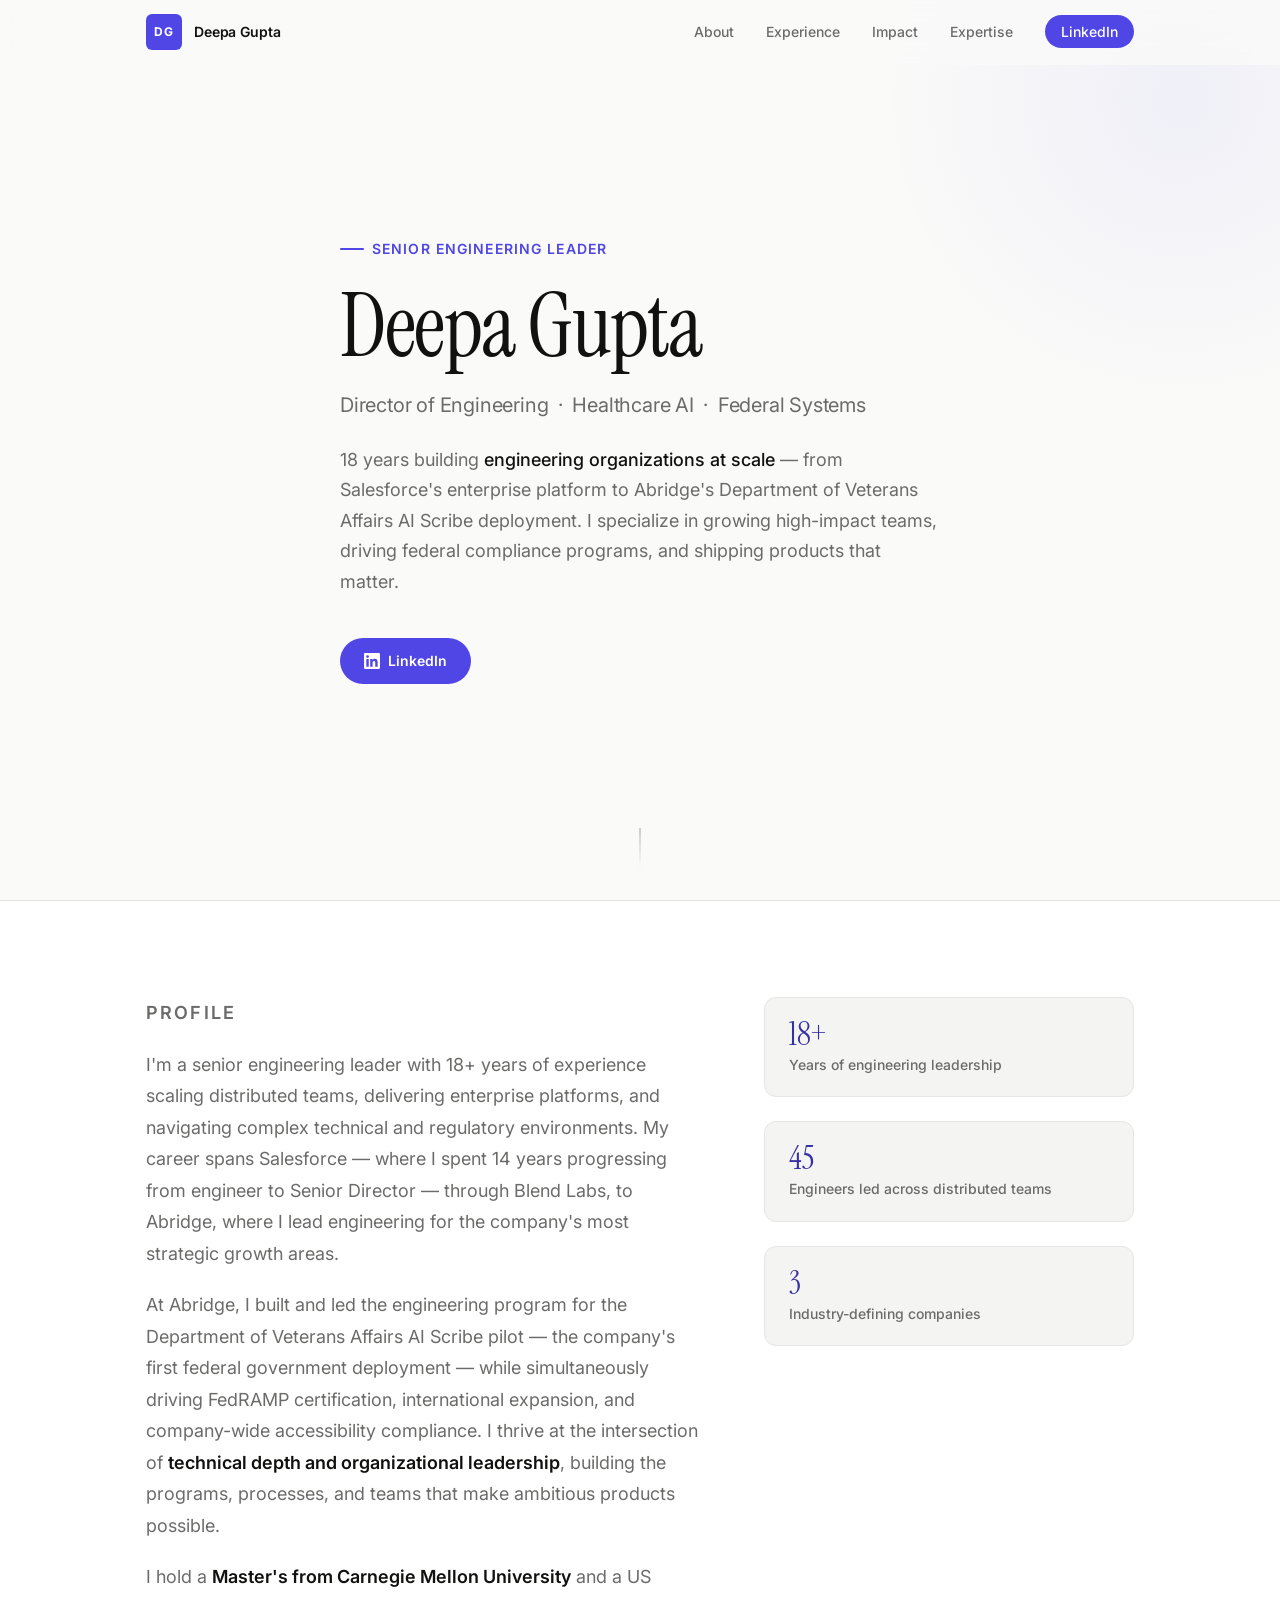
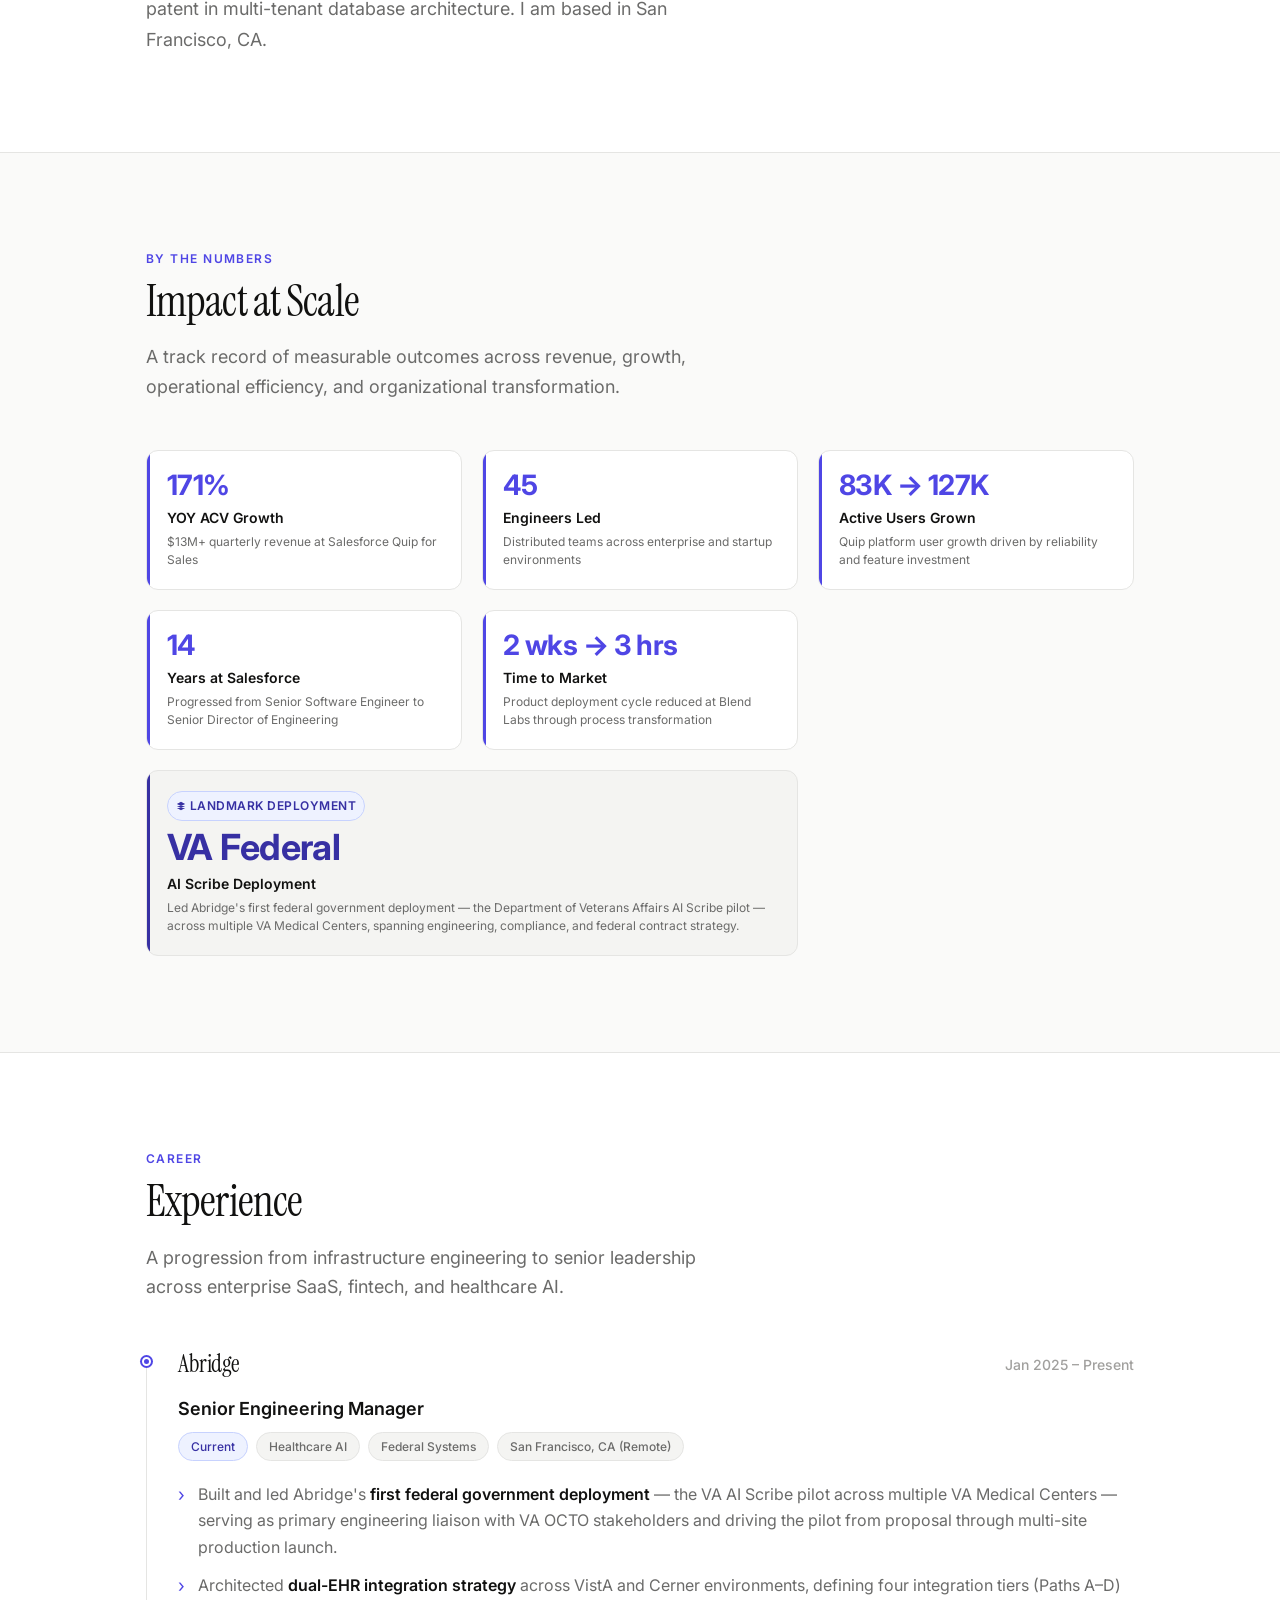
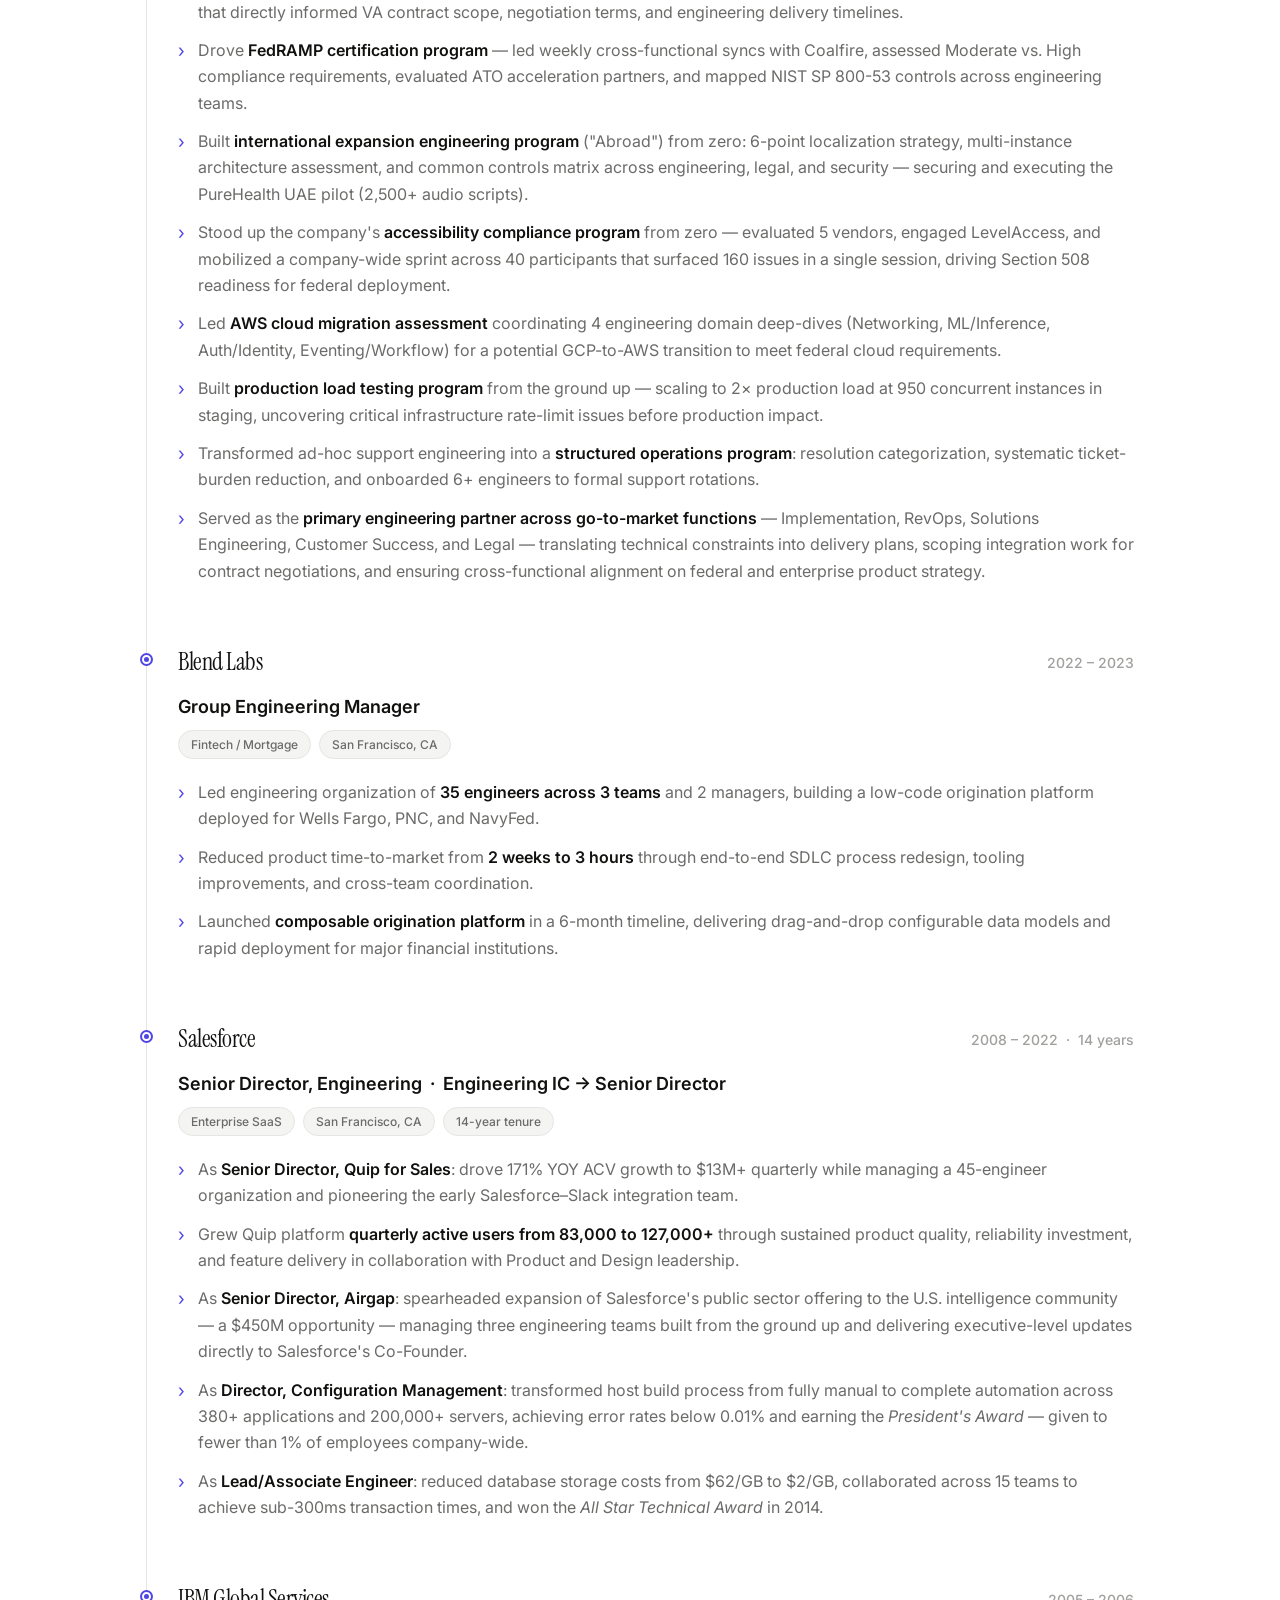
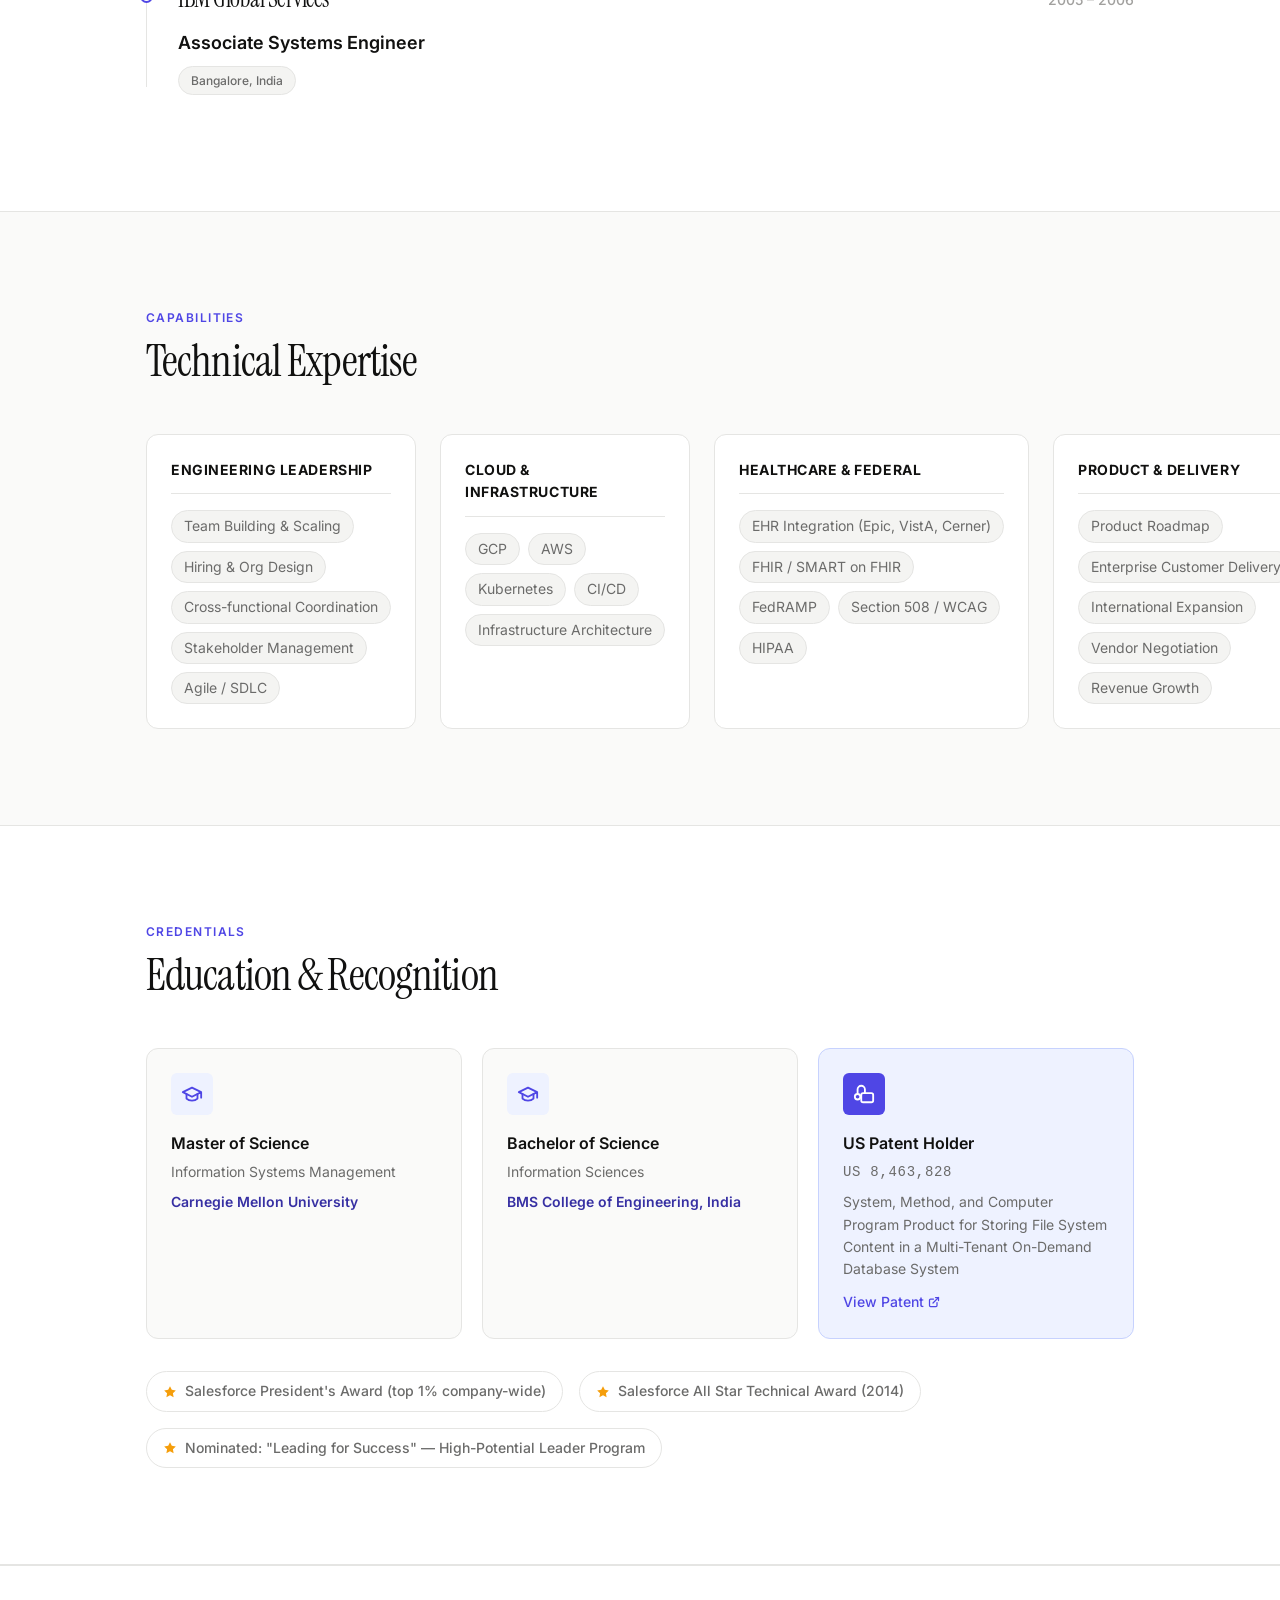
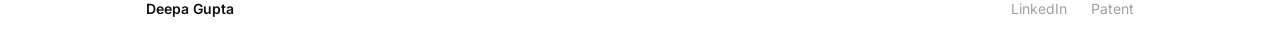
==== commit 99d347f4: "Remove copyright line from footer Co-Authored-By: Claude Sonnet 4.6 <noreply@anthropic.com>" ====
--- a/index.html
+++ b/index.html
@@ -378,7 +378,6 @@
     <div class="container">
       <div class="footer-inner">
         <span class="footer-name">Deepa Gupta</span>
-        <span class="footer-copy">© 2025 · Director of Engineering</span>
         <nav class="footer-links" aria-label="Footer navigation">
           <a href="https://www.linkedin.com/in/guptadeepa" target="_blank" rel="noopener noreferrer" aria-label="LinkedIn profile">LinkedIn</a>
           <a href="https://patents.google.com/patent/US8463828" target="_blank" rel="noopener noreferrer" aria-label="View patent">Patent</a>
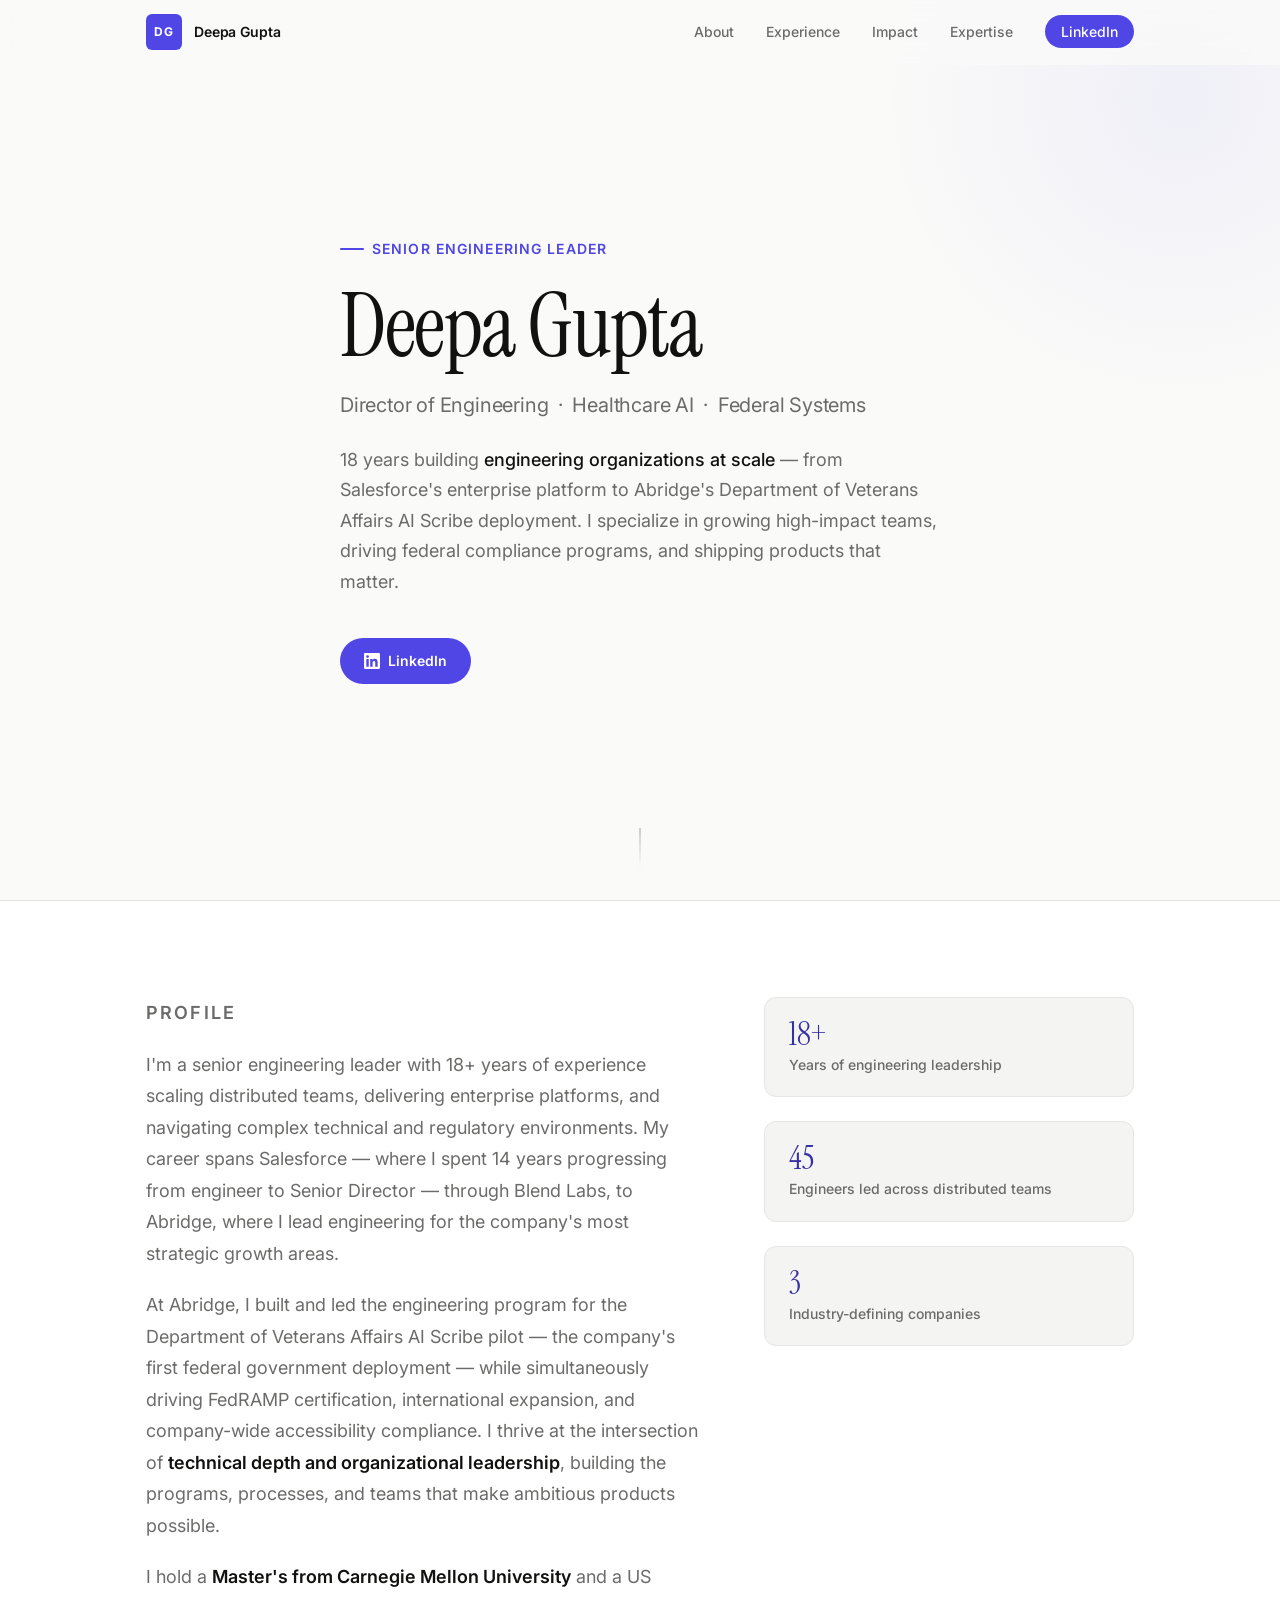
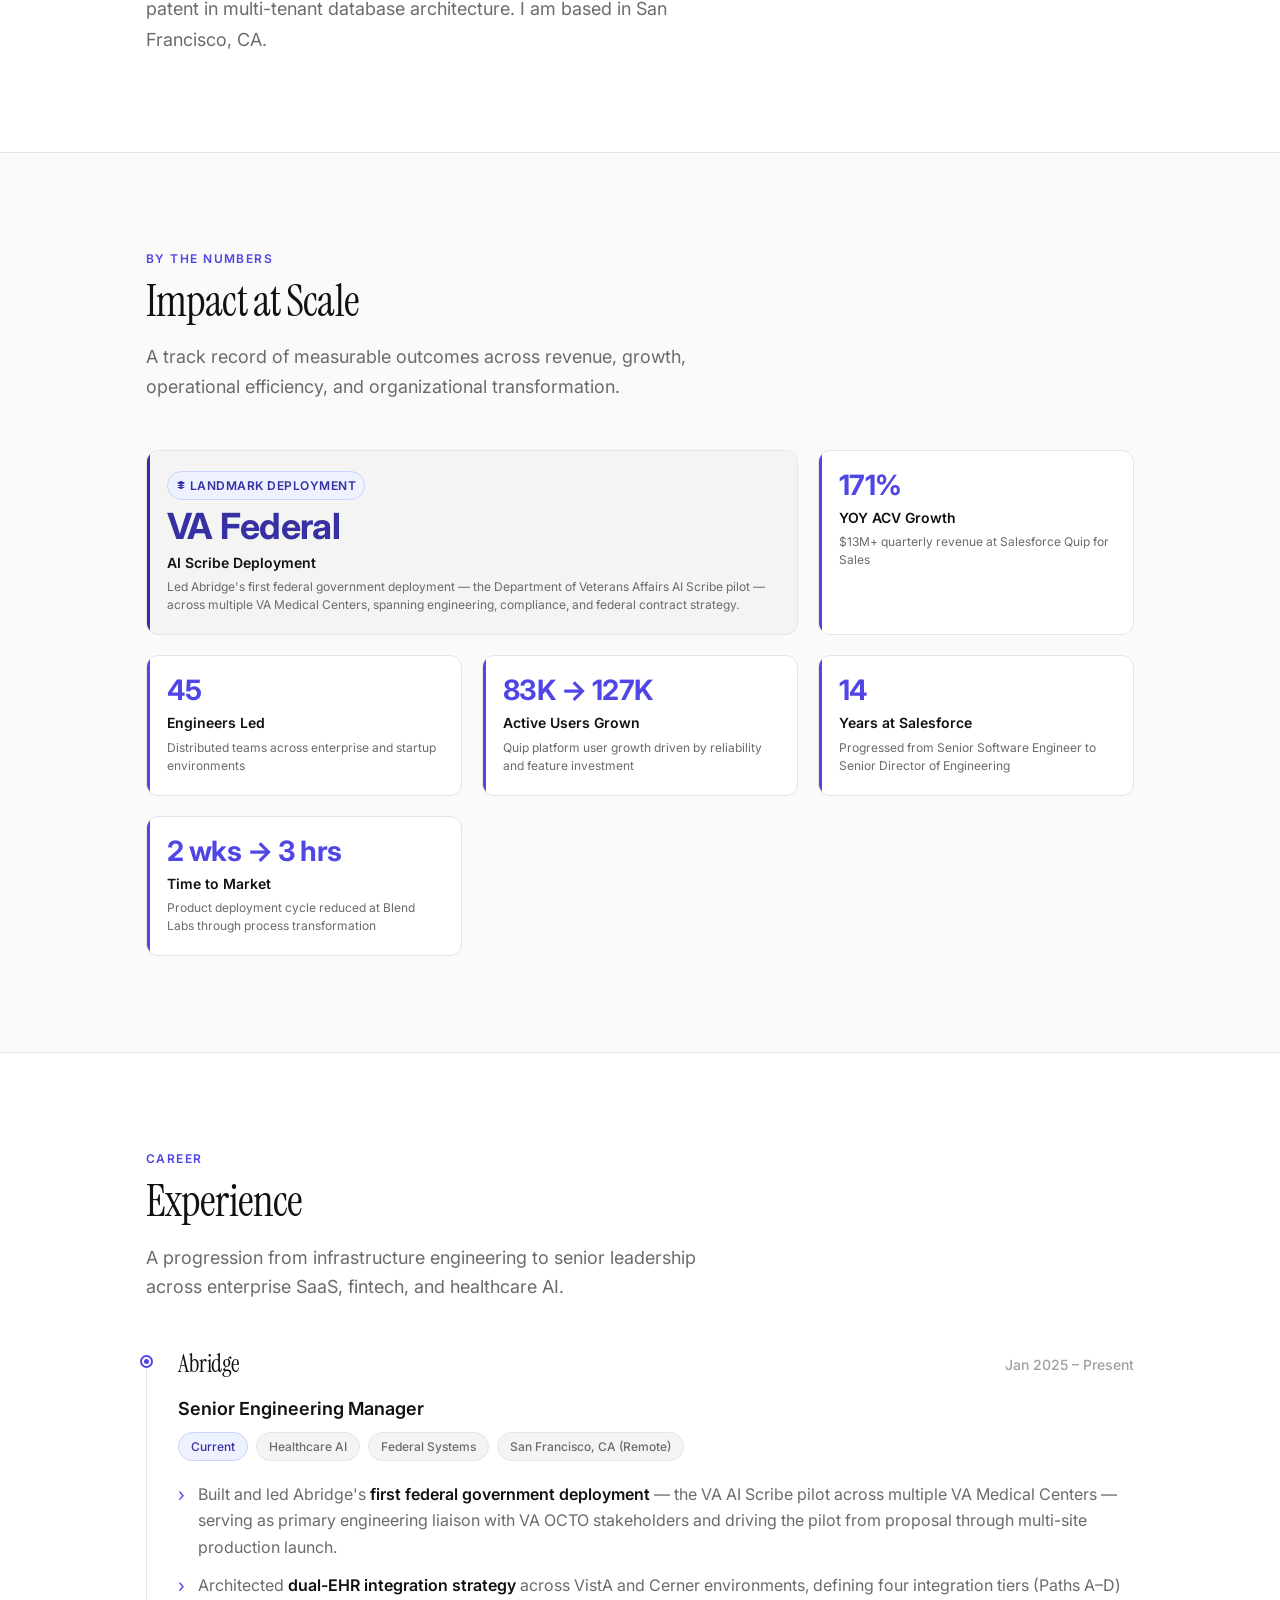
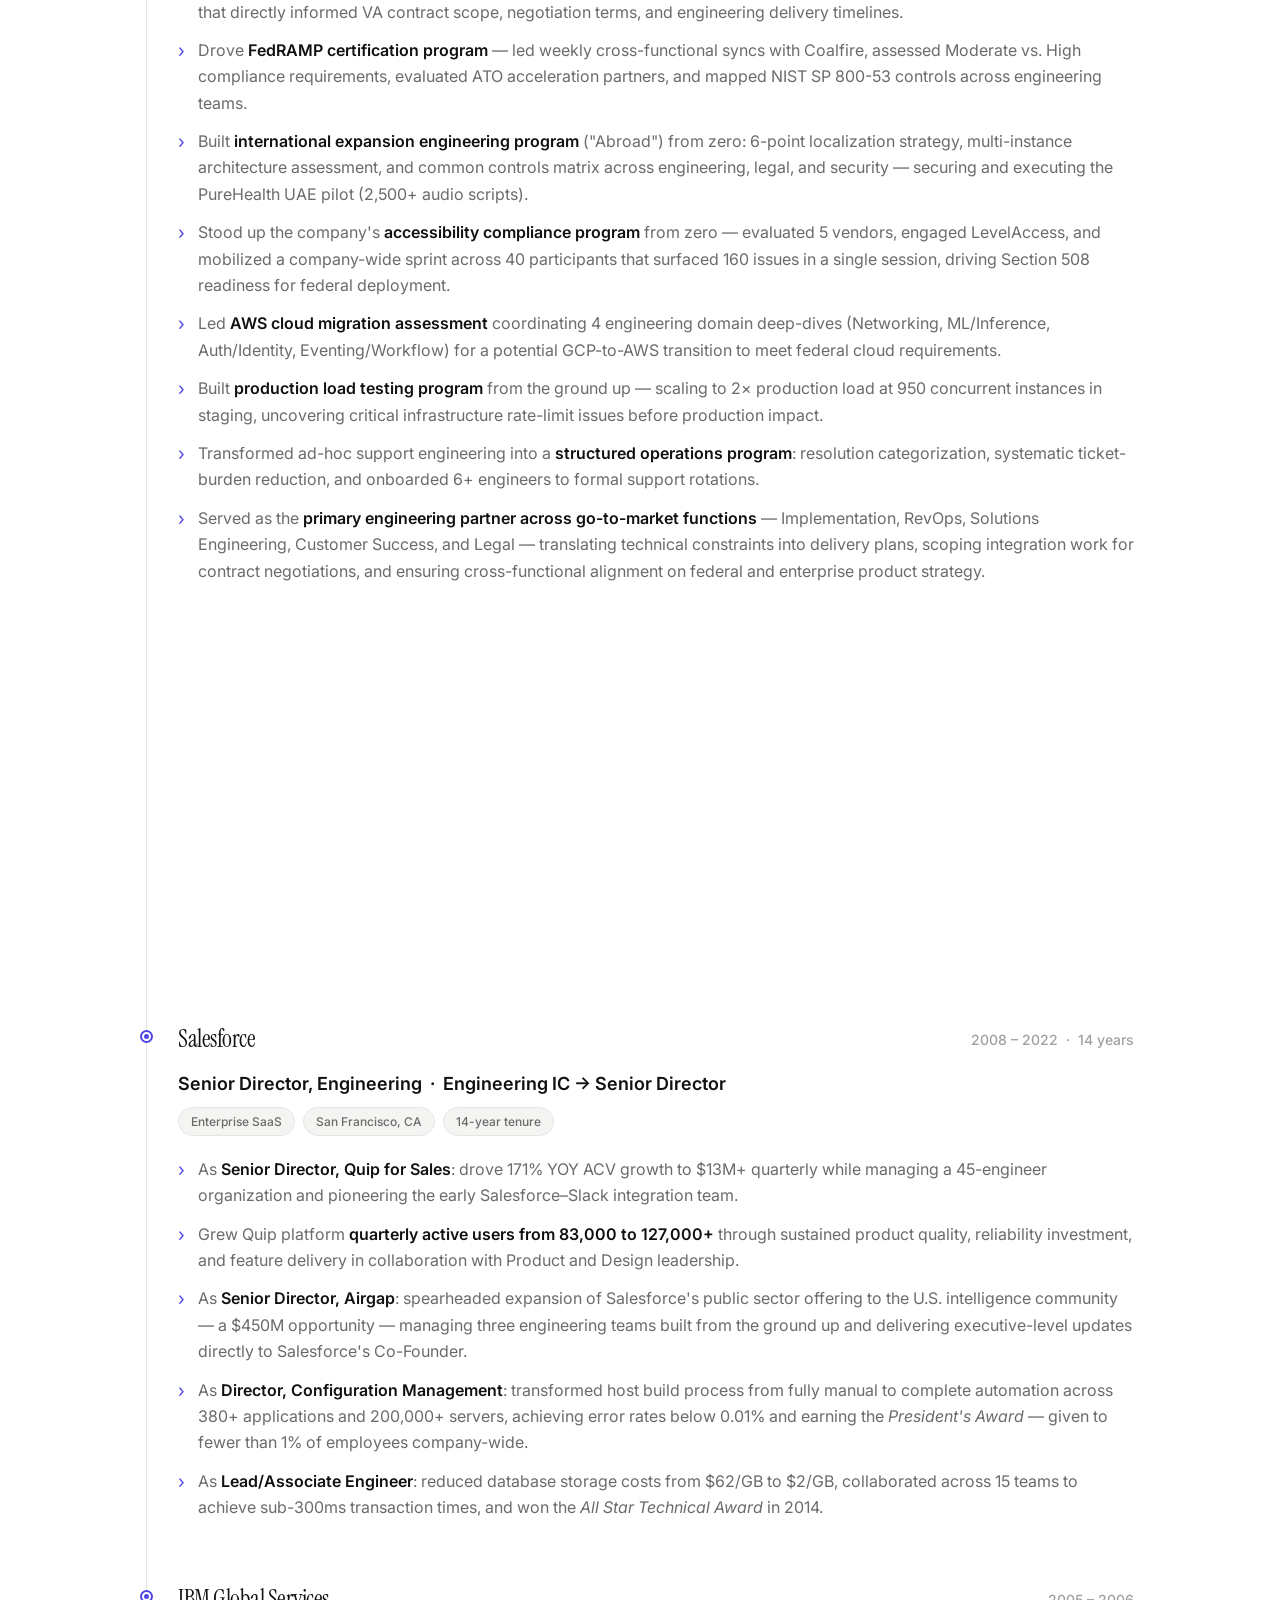
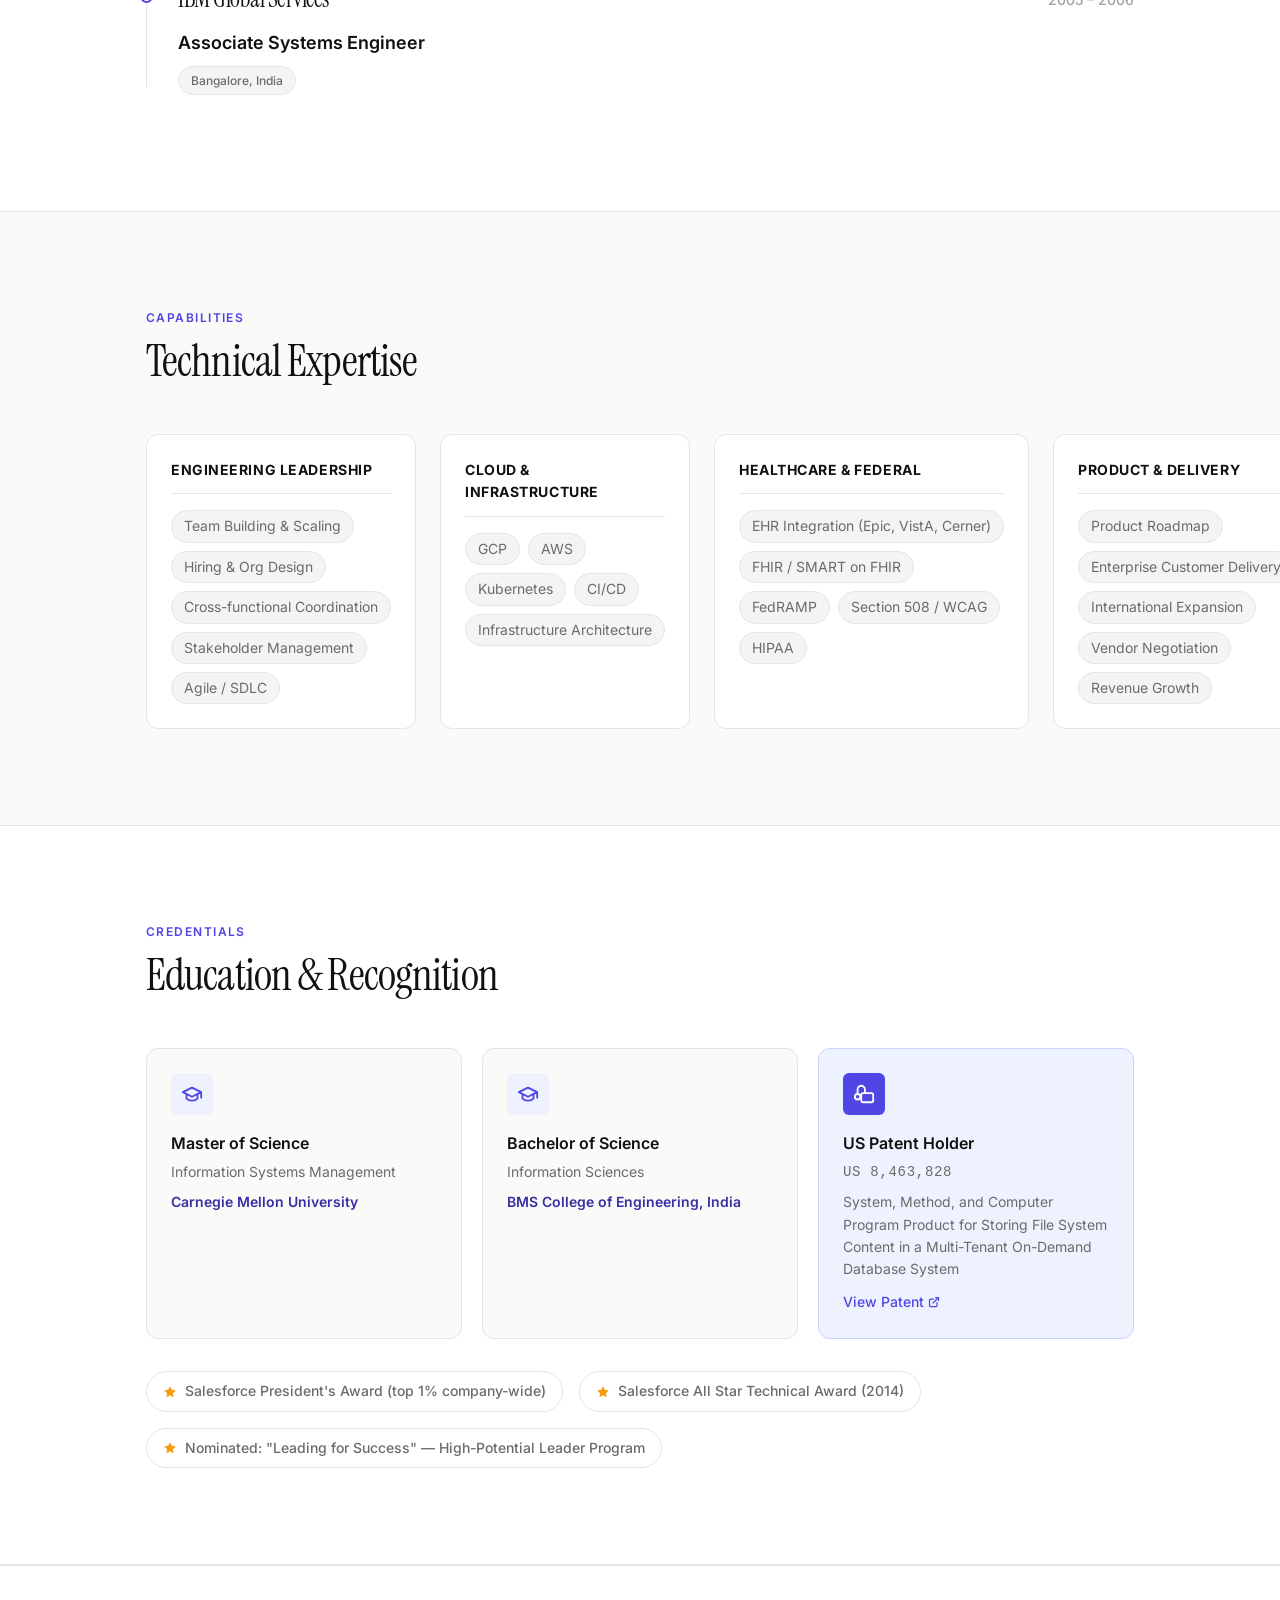
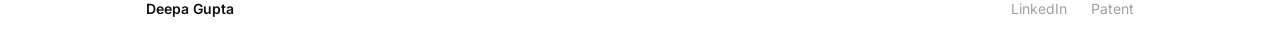
==== commit 1d4b9b6d: "Move VA Federal card to top of impact section Co-Authored-By: Claude Sonnet 4.6 <noreply@anthropic.c" ====
--- a/index.html
+++ b/index.html
@@ -116,6 +116,16 @@
         </div>
 
         <div class="metrics-grid" id="metrics-grid" aria-label="Key impact metrics">
+          <div class="metric-card featured fade-in" aria-label="VA Federal Deployment highlight">
+            <div class="metric-badge">
+              <svg xmlns="http://www.w3.org/2000/svg" width="10" height="10" viewBox="0 0 24 24" fill="currentColor" aria-hidden="true"><path d="M12 2L2 7l10 5 10-5-10-5zM2 17l10 5 10-5M2 12l10 5 10-5"/></svg>
+              Landmark Deployment
+            </div>
+            <div class="metric-number" style="font-size:clamp(1.5rem,3vw,2.25rem); color: var(--accent-text);">VA Federal</div>
+            <div class="metric-label">AI Scribe Deployment</div>
+            <div class="metric-context">Led Abridge's first federal government deployment — the Department of Veterans Affairs AI Scribe pilot — across multiple VA Medical Centers, spanning engineering, compliance, and federal contract strategy.</div>
+          </div>
+
           <div class="metric-card fade-in" data-metric="171" data-suffix="%">
             <div class="metric-number" data-target="171" data-suffix="%">171%</div>
             <div class="metric-label">YOY ACV Growth</div>
@@ -144,16 +154,6 @@
             <div class="metric-number">2 wks → 3 hrs</div>
             <div class="metric-label">Time to Market</div>
             <div class="metric-context">Product deployment cycle reduced at Blend Labs through process transformation</div>
-          </div>
-
-          <div class="metric-card featured fade-in" aria-label="VA Federal Deployment highlight">
-            <div class="metric-badge">
-              <svg xmlns="http://www.w3.org/2000/svg" width="10" height="10" viewBox="0 0 24 24" fill="currentColor" aria-hidden="true"><path d="M12 2L2 7l10 5 10-5-10-5zM2 17l10 5 10-5M2 12l10 5 10-5"/></svg>
-              Landmark Deployment
-            </div>
-            <div class="metric-number" style="font-size:clamp(1.5rem,3vw,2.25rem); color: var(--accent-text);">VA Federal</div>
-            <div class="metric-label">AI Scribe Deployment</div>
-            <div class="metric-context">Led Abridge's first federal government deployment — the Department of Veterans Affairs AI Scribe pilot — across multiple VA Medical Centers, spanning engineering, compliance, and federal contract strategy.</div>
           </div>
         </div>
       </div>
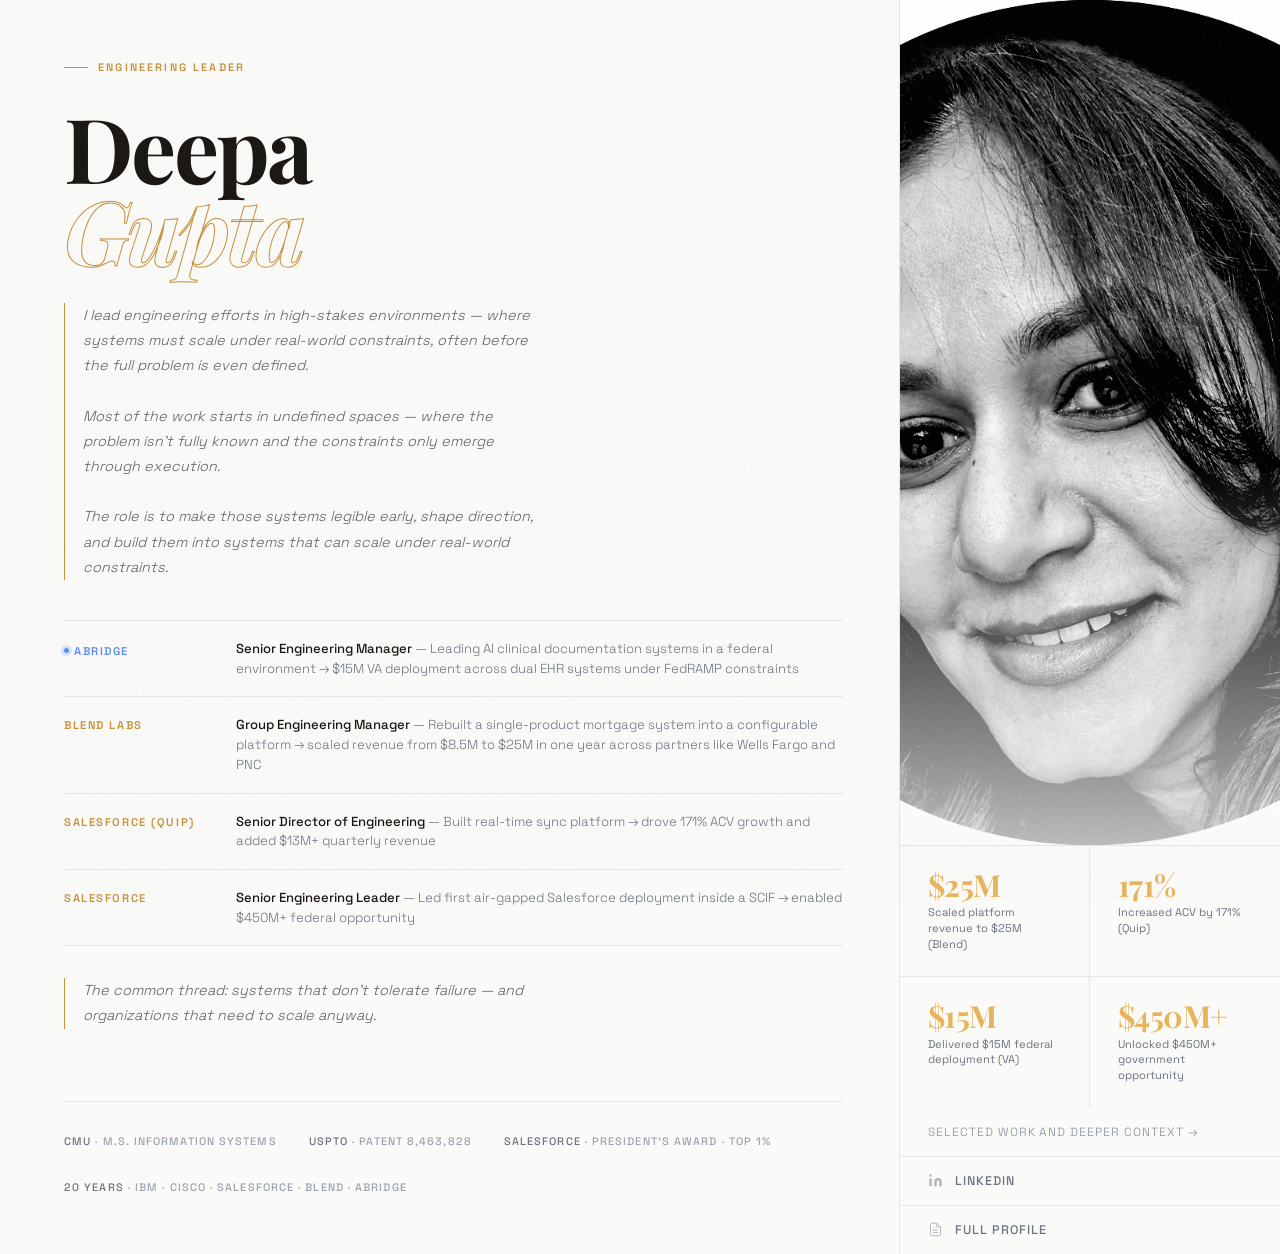
==== commit 0245bd02: "Rename overview to index.html; move Signature Work before Career Arc in full profile" ====
--- a/index.html
+++ b/index.html
@@ -1,391 +1,344 @@
 <!DOCTYPE html>
 <html lang="en">
 <head>
-  <meta charset="UTF-8" />
-  <meta name="viewport" content="width=device-width, initial-scale=1.0" />
-  <title>Deepa Gupta · Director of Engineering</title>
-  <meta name="description" content="Deepa Gupta — Senior Engineering Manager and Director of Engineering with 18+ years leading distributed teams at Abridge, Salesforce, and Blend Labs. Expert in healthcare AI, federal systems, FedRAMP, and enterprise platform engineering." />
-
-  <!-- Open Graph -->
-  <meta property="og:title" content="Deepa Gupta · Director of Engineering" />
-  <meta property="og:description" content="18+ years building engineering organizations at scale — from Salesforce's enterprise platform to Abridge's VA federal deployment." />
-  <meta property="og:type" content="website" />
-  <meta property="og:url" content="https://deepa.github.io" />
-
-  <!-- Fonts -->
-  <link rel="preconnect" href="https://fonts.googleapis.com" />
-  <link rel="preconnect" href="https://fonts.gstatic.com" crossorigin />
-  <link href="https://fonts.googleapis.com/css2?family=Inter:wght@300;400;500;600;700&family=Instrument+Serif:ital@0;1&display=swap" rel="stylesheet" />
-
-  <link rel="stylesheet" href="style.css" />
+  <meta charset="UTF-8"/>
+  <meta name="viewport" content="width=device-width, initial-scale=1.0"/>
+  <title>Deepa Gupta</title>
+  <link rel="preconnect" href="https://fonts.googleapis.com">
+  <link href="https://fonts.googleapis.com/css2?family=Space+Grotesk:wght@300;400;500;600;700&family=Playfair+Display:ital,wght@0,700;1,700&display=swap" rel="stylesheet">
+  <style>
+    *,*::before,*::after{box-sizing:border-box;margin:0;padding:0}
+    :root {
+      --bg:    #FAFAF8;
+      --bg1:   #F4F1EC;
+      --bg2:   #EDE9E2;
+      --gold:  #C8903A;
+      --gold2: #E8B45A;
+      --blue:  #5B8DEF;
+      --white: #1A1612;
+      --muted: #6B7280;
+      --dim:   #9CA3AF;
+      --border:rgba(0,0,0,.08);
+      --nav-bg:     rgba(250,250,248,0.92);
+      --bg-overlay: rgba(250,250,248,0.75);
+      --text-alpha: rgba(26,22,18,.68);
+      --gold-ring:  rgba(200,144,58,.4);
+      --cursor-show: none;
+      --body-cursor: auto;
+    }
+
+    @media (prefers-color-scheme: dark) {
+      :root {
+        --bg:    #06060E;
+        --bg1:   #0A0A16;
+        --bg2:   #0F0F1C;
+        --white: #F0EDE8;
+        --muted: #9AA3B2;
+        --dim:   #606878;
+        --border:rgba(255,255,255,.07);
+        --nav-bg:     rgba(9,12,24,0.85);
+        --bg-overlay: rgba(6,6,14,.75);
+        --text-alpha: rgba(240,237,232,.68);
+        --gold-ring:  rgba(200,144,58,.4);
+        --cursor-show: block;
+        --body-cursor: none;
+      }
+    }
+    html{scroll-behavior:smooth}
+    body{
+      background:var(--bg);
+      color:var(--white);
+      font-family:'Space Grotesk',sans-serif;
+      overflow-x:hidden;
+      cursor:var(--body-cursor);
+    }
+
+    /* CURSOR */
+    #cursor{position:fixed;width:8px;height:8px;background:var(--gold);border-radius:50%;pointer-events:none;z-index:9999;transform:translate(-50%,-50%);mix-blend-mode:difference;display:var(--cursor-show);}
+    #cursor-ring{position:fixed;width:36px;height:36px;border:1px solid var(--gold-ring);border-radius:50%;pointer-events:none;z-index:9998;transform:translate(-50%,-50%);transition:transform .12s ease,width .25s,height .25s;display:var(--cursor-show);}
+
+    /* GRAIN */
+    body::before{content:'';position:fixed;inset:0;background-image:url("data:image/svg+xml,%3Csvg viewBox='0 0 256 256' xmlns='http://www.w3.org/2000/svg'%3E%3Cfilter id='n'%3E%3CfeTurbulence type='fractalNoise' baseFrequency='0.9' numOctaves='4' stitchTiles='stitch'/%3E%3C/filter%3E%3Crect width='100%25' height='100%25' filter='url(%23n)' opacity='1'/%3E%3C/svg%3E");opacity:.03;pointer-events:none;z-index:1000;}
+
+    /* ── LAYOUT SHELL ── */
+    .page{
+      min-height:100vh;
+      display:grid;
+      grid-template-columns:1fr 380px;
+      grid-template-rows:auto 1fr auto auto;
+      gap:0;
+      position:relative;
+    }
+
+    /* ── LEFT COL ── */
+    .left{
+      grid-column:1;
+      grid-row:1/5;
+      padding:60px 56px 60px 64px;
+      display:flex;
+      flex-direction:column;
+      justify-content:space-between;
+      border-right:1px solid var(--border);
+      position:relative;
+    }
+    .left-top{}
+    .eyebrow{
+      font-size:.68rem;letter-spacing:.2em;text-transform:uppercase;
+      color:var(--gold);font-weight:600;margin-bottom:32px;
+      display:flex;align-items:center;gap:10px;
+    }
+    .eyebrow::before{content:'';width:24px;height:1px;background:var(--gold)}
+    h1{
+      font-family:'Playfair Display',serif;
+      font-size:clamp(4rem,7vw,7rem);
+      line-height:.92;letter-spacing:-.03em;
+      font-weight:700;margin-bottom:32px;
+    }
+    h1 .outline{
+      display:block;font-style:italic;
+      color:transparent;
+      -webkit-text-stroke:1px var(--gold);
+    }
+    .edge-line{
+      font-size:.9rem;color:var(--text-alpha);
+      line-height:1.75;font-weight:300;font-style:italic;
+      border-left:1px solid var(--gold);
+      padding-left:18px;
+      max-width:480px;
+      margin-bottom:40px;
+    }
+    .companies{
+      display:flex;flex-direction:column;gap:0;
+      border-top:1px solid var(--border);
+      margin-top:auto;padding-top:0;
+    }
+    .company-row{
+      display:grid;grid-template-columns:140px 1fr;
+      gap:0 32px;
+      align-items:baseline;
+      padding:18px 0;
+      border-bottom:1px solid var(--border);
+    }
+    .co-name{
+      font-size:.7rem;letter-spacing:.14em;text-transform:uppercase;
+      color:var(--gold);font-weight:600;
+    }
+    .co-current{
+      display:inline-flex;align-items:center;gap:5px;
+      font-size:.7rem;letter-spacing:.14em;text-transform:uppercase;
+      color:var(--blue);font-weight:600;
+    }
+    .co-current::before{content:'';width:5px;height:5px;border-radius:50%;background:var(--blue);box-shadow:0 0 0 3px rgba(91,141,239,.2);}
+    .co-desc{
+      font-size:.82rem;color:var(--muted);
+      line-height:1.5;font-weight:300;
+    }
+    .co-desc strong{color:var(--white);font-weight:500}
+
+    /* ── RIGHT COL ── */
+    .right{
+      grid-column:2;
+      grid-row:1/5;
+      display:flex;flex-direction:column;
+    }
+
+    /* Photo */
+    .photo-block{
+      flex:1;
+      overflow:hidden;
+      position:relative;
+      min-height:340px;
+    }
+    .photo-block img{
+      width:100%;height:100%;
+      object-fit:cover;object-position:center top;
+      display:block;
+      filter:grayscale(15%) contrast(1.05);
+    }
+    .photo-block::after{
+      content:'';position:absolute;inset:0;
+      background:linear-gradient(to bottom,transparent 55%,var(--bg-overlay));
+    }
+
+    /* Stats */
+    .stats-block{
+      border-top:1px solid var(--border);
+      display:grid;grid-template-columns:1fr 1fr;
+      gap:0;
+    }
+    .stat{
+      padding:24px 28px;
+      border-right:1px solid var(--border);
+      border-bottom:1px solid var(--border);
+    }
+    .stat:nth-child(2n){border-right:none}
+    .stat:nth-child(3),.stat:nth-child(4){border-bottom:none}
+    .stat-n{
+      font-family:'Playfair Display',serif;
+      font-size:1.9rem;font-weight:700;
+      color:var(--gold2);line-height:1;
+      margin-bottom:5px;letter-spacing:-.02em;
+    }
+    .stat-l{font-size:.7rem;color:var(--muted);line-height:1.4}
+
+    /* Links */
+    .links-block{
+      border-top:1px solid var(--border);
+      display:flex;flex-direction:column;gap:0;
+    }
+    .link-row{
+      display:flex;align-items:center;gap:12px;
+      padding:16px 28px;
+      border-bottom:1px solid var(--border);
+      text-decoration:none;color:var(--muted);
+      font-size:.78rem;letter-spacing:.08em;
+      text-transform:uppercase;font-weight:500;
+      transition:color .2s,background .2s;
+    }
+    .link-row:last-child{border-bottom:none}
+    .link-row:hover{color:var(--white);background:rgba(255,255,255,.03)}
+    .link-row svg{opacity:.5;flex-shrink:0}
+
+    /* Credential strip at bottom of left */
+    .cred-strip{
+      display:flex;gap:32px;flex-wrap:wrap;
+      padding-top:32px;
+      border-top:1px solid var(--border);
+      margin-top:32px;
+    }
+    .cred{
+      font-size:.68rem;letter-spacing:.1em;text-transform:uppercase;
+      color:var(--dim);font-weight:500;
+    }
+    .cred span{color:var(--muted)}
+
+    /* REVEAL */
+    .r{opacity:0;transform:translateY(16px);transition:opacity .6s ease,transform .6s ease}
+    .r.v{opacity:1;transform:none}
+    .r2{opacity:0;transform:translateY(16px);transition:opacity .6s .1s ease,transform .6s .1s ease}
+    .r2.v{opacity:1;transform:none}
+
+    @media(max-width:900px){
+      .page{grid-template-columns:1fr;grid-template-rows:auto}
+      .right{grid-column:1;grid-row:auto}
+      .left{grid-column:1;grid-row:auto;border-right:none;padding:48px 24px}
+      .photo-block{min-height:280px}
+    }
+  </style>
 </head>
 <body>
 
-  <!-- ==================== NAVIGATION ==================== -->
-  <header class="site-header" id="site-header" aria-label="Site navigation">
-    <div class="container">
-      <nav class="nav-inner" aria-label="Primary navigation">
-        <a href="#hero" class="nav-logo" aria-label="Deepa Gupta — home">
-          <span class="nav-monogram" aria-hidden="true">DG</span>
-          Deepa Gupta
-        </a>
-
-        <button class="nav-hamburger" id="hamburger" aria-label="Toggle navigation menu" aria-expanded="false" aria-controls="nav-links">
-          <span></span>
-          <span></span>
-          <span></span>
-        </button>
-
-        <ul class="nav-links" id="nav-links" role="list">
-          <li><a href="#about">About</a></li>
-          <li><a href="#experience">Experience</a></li>
-          <li><a href="#impact">Impact</a></li>
-          <li><a href="#expertise">Expertise</a></li>
-          <li><a href="https://www.linkedin.com/in/guptadeepa" target="_blank" rel="noopener noreferrer" class="nav-cta">LinkedIn</a></li>
-        </ul>
-      </nav>
-    </div>
-  </header>
-
-  <main>
-
-    <!-- ==================== HERO ==================== -->
-    <section class="hero section" id="hero" aria-label="Introduction">
-      <div class="container">
-        <div class="hero-inner">
-          <p class="hero-eyebrow">Senior Engineering Leader</p>
-          <h1 class="hero-name">Deepa Gupta</h1>
-          <p class="hero-subtitle">Director of Engineering &nbsp;·&nbsp; Healthcare AI &nbsp;·&nbsp; Federal Systems</p>
-          <p class="hero-tagline">
-            18 years building <strong>engineering organizations at scale</strong> — from Salesforce's enterprise platform to Abridge's Department of Veterans Affairs AI Scribe deployment. I specialize in growing high-impact teams, driving federal compliance programs, and shipping products that matter.
-          </p>
-          <div class="hero-actions">
-            <a href="https://www.linkedin.com/in/guptadeepa" target="_blank" rel="noopener noreferrer" class="btn-primary" aria-label="Connect on LinkedIn">
-              <svg xmlns="http://www.w3.org/2000/svg" viewBox="0 0 24 24" fill="currentColor" aria-hidden="true"><path d="M20.447 20.452h-3.554v-5.569c0-1.328-.027-3.037-1.852-3.037-1.853 0-2.136 1.445-2.136 2.939v5.667H9.351V9h3.414v1.561h.046c.477-.9 1.637-1.85 3.37-1.85 3.601 0 4.267 2.37 4.267 5.455v6.286zM5.337 7.433a2.062 2.062 0 01-2.063-2.065 2.064 2.064 0 112.063 2.065zm1.782 13.019H3.555V9h3.564v11.452zM22.225 0H1.771C.792 0 0 .774 0 1.729v20.542C0 23.227.792 24 1.771 24h20.451C23.2 24 24 23.227 24 22.271V1.729C24 .774 23.2 0 22.222 0h.003z"/></svg>
-              LinkedIn
-            </a>
-          </div>
-        </div>
-      </div>
-      <div class="hero-scroll" aria-hidden="true">
-        <div class="hero-scroll-line"></div>
-      </div>
-    </section>
-
-    <!-- ==================== ABOUT ==================== -->
-    <section class="about section" id="about" aria-label="About Deepa Gupta">
-      <div class="container">
-        <div class="about-grid">
-          <div class="about-text fade-in">
-            <p class="section-eyebrow">Profile</p>
-            <p>
-              I'm a senior engineering leader with 18+ years of experience scaling distributed teams, delivering enterprise platforms, and navigating complex technical and regulatory environments. My career spans Salesforce — where I spent 14 years progressing from engineer to Senior Director — through Blend Labs, to Abridge, where I lead engineering for the company's most strategic growth areas.
-            </p>
-            <p>
-              At Abridge, I built and led the engineering program for the Department of Veterans Affairs AI Scribe pilot — the company's first federal government deployment — while simultaneously driving FedRAMP certification, international expansion, and company-wide accessibility compliance. I thrive at the intersection of <strong>technical depth and organizational leadership</strong>, building the programs, processes, and teams that make ambitious products possible.
-            </p>
-            <p>
-              I hold a <strong>Master's from Carnegie Mellon University</strong> and a US patent in multi-tenant database architecture. I am based in San Francisco, CA.
-            </p>
-          </div>
-          <div class="about-stats fade-in" aria-label="Quick career stats">
-            <div class="stat-item">
-              <span class="stat-value">18+</span>
-              <span class="stat-label">Years of engineering leadership</span>
-            </div>
-            <div class="stat-item">
-              <span class="stat-value">45</span>
-              <span class="stat-label">Engineers led across distributed teams</span>
-            </div>
-            <div class="stat-item">
-              <span class="stat-value">3</span>
-              <span class="stat-label">Industry-defining companies</span>
-            </div>
-          </div>
-        </div>
-      </div>
-    </section>
-
-    <!-- ==================== IMPACT ==================== -->
-    <section class="impact section" id="impact" aria-label="Impact metrics">
-      <div class="container">
-        <div class="section-header">
-          <p class="section-eyebrow">By the Numbers</p>
-          <h2 class="section-title">Impact at Scale</h2>
-          <p class="section-lead">A track record of measurable outcomes across revenue, growth, operational efficiency, and organizational transformation.</p>
-        </div>
-
-        <div class="metrics-grid" id="metrics-grid" aria-label="Key impact metrics">
-          <div class="metric-card featured fade-in" aria-label="VA Federal Deployment highlight">
-            <div class="metric-badge">
-              <svg xmlns="http://www.w3.org/2000/svg" width="10" height="10" viewBox="0 0 24 24" fill="currentColor" aria-hidden="true"><path d="M12 2L2 7l10 5 10-5-10-5zM2 17l10 5 10-5M2 12l10 5 10-5"/></svg>
-              Landmark Deployment
-            </div>
-            <div class="metric-number" style="font-size:clamp(1.5rem,3vw,2.25rem); color: var(--accent-text);">VA Federal</div>
-            <div class="metric-label">AI Scribe Deployment</div>
-            <div class="metric-context">Led Abridge's first federal government deployment — the Department of Veterans Affairs AI Scribe pilot — across multiple VA Medical Centers, spanning engineering, compliance, and federal contract strategy.</div>
-          </div>
-
-          <div class="metric-card fade-in" data-metric="171" data-suffix="%">
-            <div class="metric-number" data-target="171" data-suffix="%">171%</div>
-            <div class="metric-label">YOY ACV Growth</div>
-            <div class="metric-context">$13M+ quarterly revenue at Salesforce Quip for Sales</div>
-          </div>
-
-          <div class="metric-card fade-in" data-metric="45">
-            <div class="metric-number" data-target="45">45</div>
-            <div class="metric-label">Engineers Led</div>
-            <div class="metric-context">Distributed teams across enterprise and startup environments</div>
-          </div>
-
-          <div class="metric-card fade-in">
-            <div class="metric-number">83K → 127K</div>
-            <div class="metric-label">Active Users Grown</div>
-            <div class="metric-context">Quip platform user growth driven by reliability and feature investment</div>
-          </div>
-
-          <div class="metric-card fade-in" data-metric="14">
-            <div class="metric-number" data-target="14">14</div>
-            <div class="metric-label">Years at Salesforce</div>
-            <div class="metric-context">Progressed from Senior Software Engineer to Senior Director of Engineering</div>
-          </div>
-
-          <div class="metric-card fade-in">
-            <div class="metric-number">2 wks → 3 hrs</div>
-            <div class="metric-label">Time to Market</div>
-            <div class="metric-context">Product deployment cycle reduced at Blend Labs through process transformation</div>
-          </div>
-        </div>
-      </div>
-    </section>
-
-    <!-- ==================== EXPERIENCE ==================== -->
-    <section class="experience section" id="experience" aria-label="Work experience">
-      <div class="container">
-        <div class="section-header">
-          <p class="section-eyebrow">Career</p>
-          <h2 class="section-title">Experience</h2>
-          <p class="section-lead">A progression from infrastructure engineering to senior leadership across enterprise SaaS, fintech, and healthcare AI.</p>
-        </div>
-
-        <ol class="timeline" aria-label="Career timeline">
-
-          <!-- Abridge -->
-          <li class="timeline-item fade-in">
-            <div class="timeline-meta">
-              <h3 class="timeline-company">Abridge</h3>
-              <span class="timeline-period" aria-label="January 2025 to present">Jan 2025 – Present</span>
-            </div>
-            <div class="timeline-role">Senior Engineering Manager</div>
-            <div class="timeline-tags">
-              <span class="tag accent">Current</span>
-              <span class="tag">Healthcare AI</span>
-              <span class="tag">Federal Systems</span>
-              <span class="tag">San Francisco, CA (Remote)</span>
-            </div>
-            <ul class="timeline-bullets" aria-label="Key achievements at Abridge">
-              <li>Built and led Abridge's <strong>first federal government deployment</strong> — the VA AI Scribe pilot across multiple VA Medical Centers — serving as primary engineering liaison with VA OCTO stakeholders and driving the pilot from proposal through multi-site production launch.</li>
-              <li>Architected <strong>dual-EHR integration strategy</strong> across VistA and Cerner environments, defining four integration tiers (Paths A–D) that directly informed VA contract scope, negotiation terms, and engineering delivery timelines.</li>
-              <li>Drove <strong>FedRAMP certification program</strong> — led weekly cross-functional syncs with Coalfire, assessed Moderate vs. High compliance requirements, evaluated ATO acceleration partners, and mapped NIST SP 800-53 controls across engineering teams.</li>
-              <li>Built <strong>international expansion engineering program</strong> ("Abroad") from zero: 6-point localization strategy, multi-instance architecture assessment, and common controls matrix across engineering, legal, and security — securing and executing the PureHealth UAE pilot (2,500+ audio scripts).</li>
-              <li>Stood up the company's <strong>accessibility compliance program</strong> from zero — evaluated 5 vendors, engaged LevelAccess, and mobilized a company-wide sprint across 40 participants that surfaced 160 issues in a single session, driving Section 508 readiness for federal deployment.</li>
-              <li>Led <strong>AWS cloud migration assessment</strong> coordinating 4 engineering domain deep-dives (Networking, ML/Inference, Auth/Identity, Eventing/Workflow) for a potential GCP-to-AWS transition to meet federal cloud requirements.</li>
-              <li>Built <strong>production load testing program</strong> from the ground up — scaling to 2× production load at 950 concurrent instances in staging, uncovering critical infrastructure rate-limit issues before production impact.</li>
-              <li>Transformed ad-hoc support engineering into a <strong>structured operations program</strong>: resolution categorization, systematic ticket-burden reduction, and onboarded 6+ engineers to formal support rotations.</li>
-              <li>Served as the <strong>primary engineering partner across go-to-market functions</strong> — Implementation, RevOps, Solutions Engineering, Customer Success, and Legal — translating technical constraints into delivery plans, scoping integration work for contract negotiations, and ensuring cross-functional alignment on federal and enterprise product strategy.</li>
-            </ul>
-          </li>
-
-          <!-- Blend Labs -->
-          <li class="timeline-item fade-in">
-            <div class="timeline-meta">
-              <h3 class="timeline-company">Blend Labs</h3>
-              <span class="timeline-period" aria-label="2022 to 2023">2022 – 2023</span>
-            </div>
-            <div class="timeline-role">Group Engineering Manager</div>
-            <div class="timeline-tags">
-              <span class="tag">Fintech / Mortgage</span>
-              <span class="tag">San Francisco, CA</span>
-            </div>
-            <ul class="timeline-bullets" aria-label="Key achievements at Blend Labs">
-              <li>Led engineering organization of <strong>35 engineers across 3 teams</strong> and 2 managers, building a low-code origination platform deployed for Wells Fargo, PNC, and NavyFed.</li>
-              <li>Reduced product time-to-market from <strong>2 weeks to 3 hours</strong> through end-to-end SDLC process redesign, tooling improvements, and cross-team coordination.</li>
-              <li>Launched <strong>composable origination platform</strong> in a 6-month timeline, delivering drag-and-drop configurable data models and rapid deployment for major financial institutions.</li>
-            </ul>
-          </li>
-
-          <!-- Salesforce -->
-          <li class="timeline-item fade-in">
-            <div class="timeline-meta">
-              <h3 class="timeline-company">Salesforce</h3>
-              <span class="timeline-period" aria-label="2008 to 2022">2008 – 2022 &nbsp;·&nbsp; 14 years</span>
-            </div>
-            <div class="timeline-role">Senior Director, Engineering &nbsp;·&nbsp; Engineering IC → Senior Director</div>
-            <div class="timeline-tags">
-              <span class="tag">Enterprise SaaS</span>
-              <span class="tag">San Francisco, CA</span>
-              <span class="tag">14-year tenure</span>
-            </div>
-            <ul class="timeline-bullets" aria-label="Key achievements at Salesforce">
-              <li>As <strong>Senior Director, Quip for Sales</strong>: drove 171% YOY ACV growth to $13M+ quarterly while managing a 45-engineer organization and pioneering the early Salesforce–Slack integration team.</li>
-              <li>Grew Quip platform <strong>quarterly active users from 83,000 to 127,000+</strong> through sustained product quality, reliability investment, and feature delivery in collaboration with Product and Design leadership.</li>
-              <li>As <strong>Senior Director, Airgap</strong>: spearheaded expansion of Salesforce's public sector offering to the U.S. intelligence community — a $450M opportunity — managing three engineering teams built from the ground up and delivering executive-level updates directly to Salesforce's Co-Founder.</li>
-              <li>As <strong>Director, Configuration Management</strong>: transformed host build process from fully manual to complete automation across 380+ applications and 200,000+ servers, achieving error rates below 0.01% and earning the <em>President's Award</em> — given to fewer than 1% of employees company-wide.</li>
-              <li>As <strong>Lead/Associate Engineer</strong>: reduced database storage costs from $62/GB to $2/GB, collaborated across 15 teams to achieve sub-300ms transaction times, and won the <em>All Star Technical Award</em> in 2014.</li>
-            </ul>
-          </li>
-
-          <!-- IBM -->
-          <li class="timeline-item fade-in">
-            <div class="timeline-meta">
-              <h3 class="timeline-company">IBM Global Services</h3>
-              <span class="timeline-period" aria-label="2005 to 2006">2005 – 2006</span>
-            </div>
-            <div class="timeline-role">Associate Systems Engineer</div>
-            <div class="timeline-tags">
-              <span class="tag">Bangalore, India</span>
-            </div>
-          </li>
-
-        </ol>
-      </div>
-    </section>
-
-    <!-- ==================== EXPERTISE ==================== -->
-    <section class="expertise section" id="expertise" aria-label="Technical expertise">
-      <div class="container">
-        <div class="section-header">
-          <p class="section-eyebrow">Capabilities</p>
-          <h2 class="section-title">Technical Expertise</h2>
-        </div>
-
-        <div class="expertise-grid">
-
-          <div class="expertise-group fade-in">
-            <h3 class="expertise-group-title">Engineering Leadership</h3>
-            <div class="pill-list" role="list" aria-label="Engineering leadership skills">
-              <span class="pill">Team Building &amp; Scaling</span>
-              <span class="pill">Hiring &amp; Org Design</span>
-              <span class="pill">Cross-functional Coordination</span>
-              <span class="pill">Stakeholder Management</span>
-              <span class="pill">Agile / SDLC</span>
-            </div>
-          </div>
-
-          <div class="expertise-group fade-in">
-            <h3 class="expertise-group-title">Cloud &amp; Infrastructure</h3>
-            <div class="pill-list" role="list" aria-label="Cloud and infrastructure skills">
-              <span class="pill">GCP</span>
-              <span class="pill">AWS</span>
-              <span class="pill">Kubernetes</span>
-              <span class="pill">CI/CD</span>
-              <span class="pill">Infrastructure Architecture</span>
-            </div>
-          </div>
-
-          <div class="expertise-group fade-in">
-            <h3 class="expertise-group-title">Healthcare &amp; Federal</h3>
-            <div class="pill-list" role="list" aria-label="Healthcare and federal skills">
-              <span class="pill">EHR Integration (Epic, VistA, Cerner)</span>
-              <span class="pill">FHIR / SMART on FHIR</span>
-              <span class="pill">FedRAMP</span>
-              <span class="pill">Section 508 / WCAG</span>
-              <span class="pill">HIPAA</span>
-            </div>
-          </div>
-
-          <div class="expertise-group fade-in">
-            <h3 class="expertise-group-title">Product &amp; Delivery</h3>
-            <div class="pill-list" role="list" aria-label="Product and delivery skills">
-              <span class="pill">Product Roadmap</span>
-              <span class="pill">Enterprise Customer Delivery</span>
-              <span class="pill">International Expansion</span>
-              <span class="pill">Vendor Negotiation</span>
-              <span class="pill">Revenue Growth</span>
-            </div>
-          </div>
-
-        </div>
-      </div>
-    </section>
-
-    <!-- ==================== EDUCATION ==================== -->
-    <section class="education section" id="education" aria-label="Education and recognition">
-      <div class="container">
-        <div class="section-header">
-          <p class="section-eyebrow">Credentials</p>
-          <h2 class="section-title">Education &amp; Recognition</h2>
-        </div>
-
-        <div class="education-grid">
-
-          <div class="edu-card fade-in">
-            <div class="edu-card-icon" aria-hidden="true">
-              <svg xmlns="http://www.w3.org/2000/svg" viewBox="0 0 24 24" fill="none" stroke="currentColor" stroke-width="2" stroke-linecap="round" stroke-linejoin="round"><path d="M22 10v6M2 10l10-5 10 5-10 5z"/><path d="M6 12v5c3 3 9 3 12 0v-5"/></svg>
-            </div>
-            <div class="edu-degree">Master of Science</div>
-            <div class="edu-field">Information Systems Management</div>
-            <div class="edu-school">Carnegie Mellon University</div>
-          </div>
-
-          <div class="edu-card fade-in">
-            <div class="edu-card-icon" aria-hidden="true">
-              <svg xmlns="http://www.w3.org/2000/svg" viewBox="0 0 24 24" fill="none" stroke="currentColor" stroke-width="2" stroke-linecap="round" stroke-linejoin="round"><path d="M22 10v6M2 10l10-5 10 5-10 5z"/><path d="M6 12v5c3 3 9 3 12 0v-5"/></svg>
-            </div>
-            <div class="edu-degree">Bachelor of Science</div>
-            <div class="edu-field">Information Sciences</div>
-            <div class="edu-school">BMS College of Engineering, India</div>
-          </div>
-
-          <div class="edu-card patent fade-in" aria-label="US Patent 8,463,828">
-            <div class="edu-card-icon" aria-hidden="true">
-              <svg xmlns="http://www.w3.org/2000/svg" viewBox="0 0 24 24" fill="none" stroke="currentColor" stroke-width="2" stroke-linecap="round" stroke-linejoin="round"><rect x="9" y="11" width="13" height="10" rx="2" ry="2"/><path d="M5 11V7a4 4 0 018 0v4"/><circle cx="5" cy="15" r="3"/></svg>
-            </div>
-            <div class="edu-degree">US Patent Holder</div>
-            <div class="patent-number">US 8,463,828</div>
-            <div class="edu-field">System, Method, and Computer Program Product for Storing File System Content in a Multi-Tenant On-Demand Database System</div>
-            <a href="https://patents.google.com/patent/US8463828" target="_blank" rel="noopener noreferrer" class="patent-link" aria-label="View patent on Google Patents">
-              View Patent
-              <svg xmlns="http://www.w3.org/2000/svg" viewBox="0 0 24 24" fill="none" stroke="currentColor" stroke-width="2.5" stroke-linecap="round" stroke-linejoin="round" aria-hidden="true"><path d="M18 13v6a2 2 0 01-2 2H5a2 2 0 01-2-2V8a2 2 0 012-2h6"/><polyline points="15 3 21 3 21 9"/><line x1="10" y1="14" x2="21" y2="3"/></svg>
-            </a>
-          </div>
-
-        </div>
-
-        <div class="awards-row" aria-label="Awards and recognition">
-          <div class="award-chip">
-            <svg xmlns="http://www.w3.org/2000/svg" viewBox="0 0 24 24" fill="currentColor" aria-hidden="true"><path d="M12 2l3.09 6.26L22 9.27l-5 4.87 1.18 6.88L12 17.77l-6.18 3.25L7 14.14 2 9.27l6.91-1.01L12 2z"/></svg>
-            Salesforce President's Award (top 1% company-wide)
-          </div>
-          <div class="award-chip">
-            <svg xmlns="http://www.w3.org/2000/svg" viewBox="0 0 24 24" fill="currentColor" aria-hidden="true"><path d="M12 2l3.09 6.26L22 9.27l-5 4.87 1.18 6.88L12 17.77l-6.18 3.25L7 14.14 2 9.27l6.91-1.01L12 2z"/></svg>
-            Salesforce All Star Technical Award (2014)
-          </div>
-          <div class="award-chip">
-            <svg xmlns="http://www.w3.org/2000/svg" viewBox="0 0 24 24" fill="currentColor" aria-hidden="true"><path d="M12 2l3.09 6.26L22 9.27l-5 4.87 1.18 6.88L12 17.77l-6.18 3.25L7 14.14 2 9.27l6.91-1.01L12 2z"/></svg>
-            Nominated: "Leading for Success" — High-Potential Leader Program
-          </div>
-        </div>
-
-      </div>
-    </section>
-
-
-  </main>
-
-  <!-- ==================== FOOTER ==================== -->
-  <footer class="site-footer" aria-label="Site footer">
-    <div class="container">
-      <div class="footer-inner">
-        <span class="footer-name">Deepa Gupta</span>
-        <nav class="footer-links" aria-label="Footer navigation">
-          <a href="https://www.linkedin.com/in/guptadeepa" target="_blank" rel="noopener noreferrer" aria-label="LinkedIn profile">LinkedIn</a>
-          <a href="https://patents.google.com/patent/US8463828" target="_blank" rel="noopener noreferrer" aria-label="View patent">Patent</a>
-        </nav>
-      </div>
-    </div>
-  </footer>
-
-  <script src="app.js"></script>
+<div id="cursor"></div>
+<div id="cursor-ring"></div>
+
+<div class="page">
+
+  <!-- LEFT -->
+  <div class="left">
+    <div class="left-top">
+      <div class="eyebrow r">Engineering Leader</div>
+      <h1 class="r">
+        Deepa<br>
+        <span class="outline">Gupta</span>
+      </h1>
+      <p class="edge-line r2">
+        I lead engineering efforts in high-stakes environments — where systems must scale under real-world constraints, often before the full problem is even defined.
+        <br><br>
+        Most of the work starts in undefined spaces — where the problem isn't fully known and the constraints only emerge through execution.
+        <br><br>
+        The role is to make those systems legible early, shape direction, and build them into systems that can scale under real-world constraints.
+      </p>
+    </div>
+
+    <div class="companies r2">
+      <div class="company-row">
+        <div class="co-current">Abridge</div>
+        <div class="co-desc"><strong>Senior Engineering Manager</strong> — Leading AI clinical documentation systems in a federal environment → $15M VA deployment across dual EHR systems under FedRAMP constraints</div>
+      </div>
+      <div class="company-row">
+        <div class="co-name">Blend Labs</div>
+        <div class="co-desc"><strong>Group Engineering Manager</strong> — Rebuilt a single-product mortgage system into a configurable platform → scaled revenue from $8.5M to $25M in one year across partners like Wells Fargo and PNC</div>
+      </div>
+      <div class="company-row">
+        <div class="co-name">Salesforce (Quip)</div>
+        <div class="co-desc"><strong>Senior Director of Engineering</strong> — Built real-time sync platform → drove 171% ACV growth and added $13M+ quarterly revenue</div>
+      </div>
+      <div class="company-row">
+        <div class="co-name">Salesforce</div>
+        <div class="co-desc"><strong>Senior Engineering Leader</strong> — Led first air-gapped Salesforce deployment inside a SCIF → enabled $450M+ federal opportunity</div>
+      </div>
+    </div>
+    <p class="edge-line r2" style="margin-top:32px;">
+      The common thread: systems that don't tolerate failure — and organizations that need to scale anyway.
+    </p>
+
+    <div class="cred-strip r2">
+      <div class="cred"><span>CMU</span> · M.S. Information Systems</div>
+      <div class="cred"><span>USPTO</span> · Patent 8,463,828</div>
+      <div class="cred"><span>Salesforce</span> · President's Award · Top 1%</div>
+      <div class="cred"><span>20 years</span> · IBM · Cisco · Salesforce · Blend · Abridge</div>
+    </div>
+  </div>
+
+  <!-- RIGHT -->
+  <div class="right">
+
+    <div class="photo-block">
+      <img src="[data-uri]